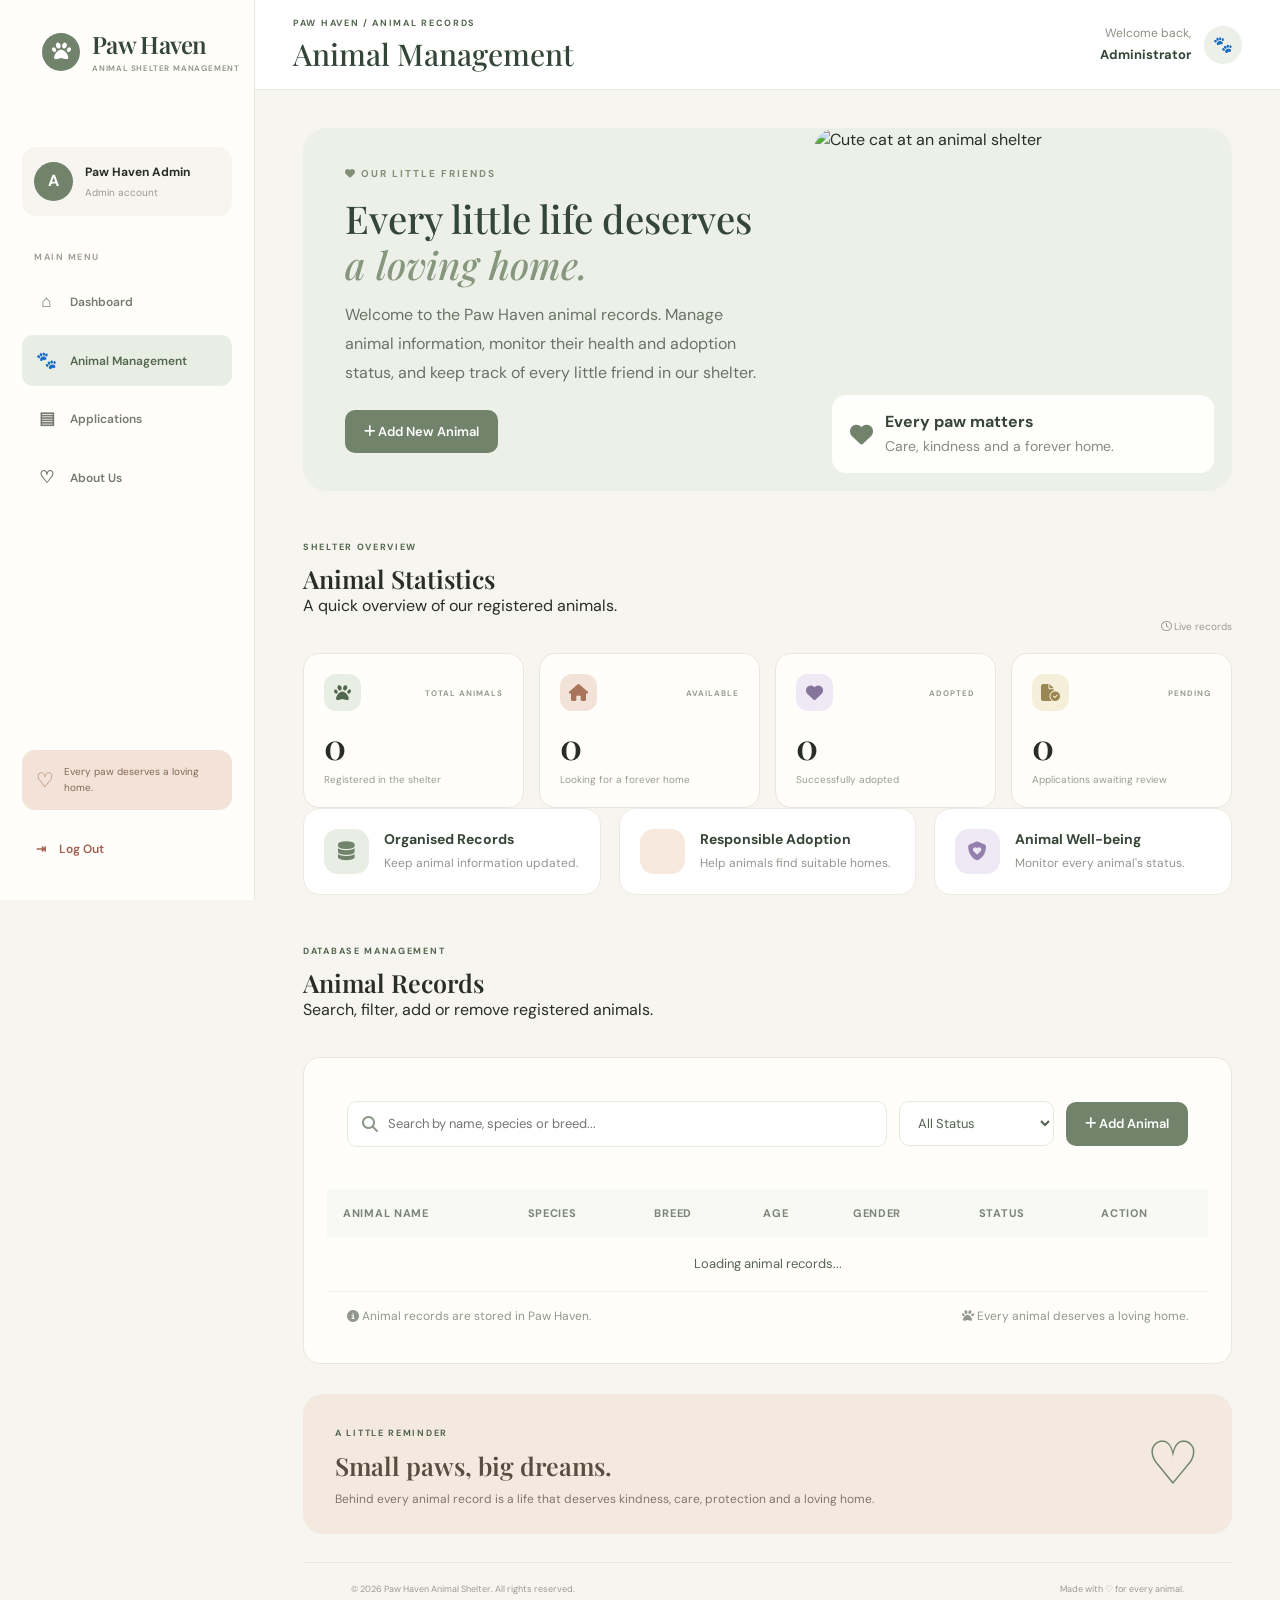
==== animals.html @ cba60c3c "Add files via upload" ====
<!DOCTYPE html>
<html lang="en">

<head>
    <meta charset="UTF-8">
    <meta name="viewport" content="width=device-width, initial-scale=1.0">

    <title>Animal Management | Paw Haven</title>

    <!-- Google Fonts -->
    <link rel="preconnect" href="https://fonts.googleapis.com">
    <link rel="preconnect" href="https://fonts.gstatic.com" crossorigin>
    <link href="https://fonts.googleapis.com/css2?family=DM+Sans:wght@400;500;600;700&family=Playfair+Display:wght@500;600;700&display=swap" rel="stylesheet">

    <!-- Bootstrap -->
    <link href="https://cdn.jsdelivr.net/npm/bootstrap@5.3.3/dist/css/bootstrap.min.css" rel="stylesheet">

    <!-- Font Awesome -->
    <link rel="stylesheet" href="https://cdnjs.cloudflare.com/ajax/libs/font-awesome/6.5.2/css/all.min.css">

    <!-- Main CSS -->
    <link rel="stylesheet" href="./style.css">

    <style>

        /* =========================================
           ANIMAL PAGE ADDITIONAL DESIGN
        ========================================= */

        .ph-animal-intro {
            margin-bottom: 28px;
        }

        .ph-animal-intro p {
            max-width: 650px;
            line-height: 1.8;
        }

        .ph-animal-hero-image {
            position: relative;
            overflow: hidden;
            border-radius: 22px;
            min-height: 280px;
        }

        .ph-animal-hero-image img {
            width: 100%;
            height: 100%;
            min-height: 280px;
            object-fit: cover;
        }

        .ph-animal-image-label {
            position: absolute;
            bottom: 18px;
            left: 18px;
            right: 18px;
            padding: 15px 18px;
            background: rgba(255,255,255,0.92);
            border-radius: 14px;
            display: flex;
            align-items: center;
            gap: 12px;
        }

        .ph-animal-image-label i {
            color: #71836b;
            font-size: 23px;
        }

        .ph-animal-image-label strong {
            display: block;
            color: #384438;
        }

        .ph-animal-image-label small {
            color: #858b82;
        }


        /* STATISTICS */

        .ph-animal-stat {
            transition: transform 0.25s ease, box-shadow 0.25s ease;
        }

        .ph-animal-stat:hover {
            transform: translateY(-5px);
            box-shadow: 0 12px 28px rgba(48, 60, 43, 0.09);
        }

        .ph-animal-stat h3 {
            font-size: 32px;
            font-weight: 700;
            margin: 14px 0 5px;
            color: #344334;
        }


        /* EXTRA INFORMATION PANEL */

        .ph-animal-info-grid {
            display: grid;
            grid-template-columns: repeat(3, 1fr);
            gap: 18px;
            margin-bottom: 28px;
        }

        .ph-animal-info-card {
            background: #fff;
            border: 1px solid #eeeae3;
            border-radius: 17px;
            padding: 20px;
            display: flex;
            align-items: center;
            gap: 15px;
        }

        .ph-animal-info-icon {
            width: 45px;
            height: 45px;
            border-radius: 14px;
            display: flex;
            align-items: center;
            justify-content: center;
            font-size: 19px;
            flex-shrink: 0;
        }

        .ph-animal-info-icon.sage {
            background: #e9eee5;
            color: #71836b;
        }

        .ph-animal-info-icon.peach {
            background: #f8e9df;
            color: #c58d70;
        }

        .ph-animal-info-icon.lilac {
            background: #eee9f5;
            color: #9380ac;
        }

        .ph-animal-info-card strong {
            display: block;
            font-size: 14px;
            color: #394439;
        }

        .ph-animal-info-card small {
            color: #92978e;
            font-size: 12px;
        }


        /* TOOLBAR */

        .ph-record-toolbar {
            display: flex;
            align-items: center;
            gap: 12px;
            flex-wrap: wrap;
            padding: 20px;
        }

        .ph-search-box {
            flex: 1;
            min-width: 220px;
            display: flex;
            align-items: center;
            gap: 10px;
            border: 1px solid #e9e8e1;
            border-radius: 10px;
            padding: 0 14px;
            background: #fff;
        }

        .ph-search-box i {
            color: #8b9787;
        }

        .ph-search-box input {
            width: 100%;
            border: none;
            outline: none;
            padding: 12px 0;
            background: transparent;
            font-family: inherit;
            font-size: 13px;
        }

        .ph-filter-select {
            border: 1px solid #e9e8e1;
            border-radius: 10px;
            padding: 12px 14px;
            color: #536052;
            background: #fff;
            min-width: 155px;
            font-size: 13px;
            outline: none;
        }

        .ph-record-toolbar .ph-primary-button {
            border: none;
            white-space: nowrap;
        }


        /* TABLE */

        .ph-table-wrapper {
            width: 100%;
            overflow-x: auto;
        }

        .ph-animal-table {
            width: 100%;
            min-width: 750px;
            border-collapse: collapse;
        }

        .ph-animal-table th {
            background: #f8f8f4;
            color: #7c8578;
            font-size: 11px;
            font-weight: 700;
            letter-spacing: 0.7px;
            text-transform: uppercase;
            padding: 16px;
            white-space: nowrap;
        }

        .ph-animal-table td {
            padding: 17px 16px;
            border-bottom: 1px solid #f0eee8;
            font-size: 13px;
            color: #596257;
            vertical-align: middle;
        }

        .ph-animal-table tbody tr {
            transition: background 0.2s ease;
        }

        .ph-animal-table tbody tr:hover {
            background: #fbfcf9;
        }

        .ph-animal-name {
            display: flex;
            align-items: center;
            gap: 11px;
            font-weight: 700;
            color: #3e493c;
        }

        .ph-animal-avatar {
            width: 37px;
            height: 37px;
            border-radius: 12px;
            background: #edf1e9;
            display: flex;
            align-items: center;
            justify-content: center;
            color: #71836b;
            font-size: 16px;
        }

        .ph-status {
            display: inline-flex;
            align-items: center;
            gap: 6px;
            padding: 6px 11px;
            border-radius: 30px;
            font-size: 11px;
            font-weight: 700;
            white-space: nowrap;
        }

        .ph-status.available {
            background: #e8f1e6;
            color: #5d8058;
        }

        .ph-status.adopted {
            background: #f4e8df;
            color: #b77c5c;
        }

        .ph-status.care {
            background: #eee9f5;
            color: #8976a5;
        }

        .ph-delete-btn {
            border: 1px solid #f0d9d5;
            color: #c77b70;
            background: #fff;
            width: 34px;
            height: 34px;
            border-radius: 9px;
            transition: 0.2s;
        }

        .ph-delete-btn:hover {
            background: #c77b70;
            color: #fff;
        }

        .ph-table-footer {
            padding: 15px 20px;
            display: flex;
            justify-content: space-between;
            gap: 10px;
            flex-wrap: wrap;
            color: #92978e;
            font-size: 12px;
        }


        /* MODAL */

        .ph-modal {
            display: none;
            position: fixed;
            inset: 0;
            z-index: 9999;
            background: rgba(31, 39, 30, 0.55);
            padding: 20px;
            align-items: center;
            justify-content: center;
            overflow-y: auto;
        }

        .ph-modal.show {
            display: flex;
        }

        .ph-modal-card {
            width: 100%;
            max-width: 650px;
            background: #fff;
            border-radius: 20px;
            padding: 30px;
            box-shadow: 0 20px 60px rgba(0,0,0,0.15);
            animation: phModalAppear 0.25s ease;
        }

        @keyframes phModalAppear {
            from {
                opacity: 0;
                transform: translateY(15px);
            }

            to {
                opacity: 1;
                transform: translateY(0);
            }
        }

        .ph-modal-header {
            display: flex;
            justify-content: space-between;
            align-items: flex-start;
            margin-bottom: 25px;
        }

        .ph-modal-header h2 {
            font-family: "Playfair Display", serif;
            color: #3e493c;
            margin: 7px 0;
            font-size: 26px;
        }

        .ph-modal-header p {
            font-size: 13px;
            color: #92978e;
            margin: 0;
        }

        .ph-modal-close {
            border: none;
            background: #f3f3ef;
            width: 36px;
            height: 36px;
            border-radius: 50%;
            font-size: 24px;
            color: #64705f;
            line-height: 1;
        }

        .ph-form-grid {
            display: grid;
            grid-template-columns: 1fr 1fr;
            gap: 18px;
        }

        .ph-form-group {
            display: flex;
            flex-direction: column;
            gap: 8px;
        }

        .ph-form-group label {
            color: #536052;
            font-size: 12px;
            font-weight: 700;
        }

        .ph-form-group input,
        .ph-form-group select {
            width: 100%;
            padding: 12px;
            border: 1px solid #e7e8e1;
            border-radius: 9px;
            outline: none;
            font-family: inherit;
            font-size: 13px;
            color: #536052;
            background: #fff;
        }

        .ph-form-group input:focus,
        .ph-form-group select:focus {
            border-color: #8b9b81;
            box-shadow: 0 0 0 3px rgba(113,131,107,0.1);
        }

        .ph-modal-actions {
            display: flex;
            justify-content: flex-end;
            gap: 12px;
            margin-top: 28px;
            padding-top: 20px;
            border-top: 1px solid #efeee9;
        }

        .ph-secondary-button {
            border: 1px solid #e4e5df;
            background: #fff;
            color: #6e776b;
            border-radius: 9px;
            padding: 11px 20px;
            font-size: 13px;
            font-weight: 600;
        }

        .ph-modal-actions .ph-primary-button {
            border: none;
        }


        /* BOTTOM BANNER */

        .ph-animal-reminder {
            margin-top: 30px;
        }


        /* RESPONSIVE */

        @media (max-width: 900px) {

            .ph-animal-info-grid {
                grid-template-columns: 1fr 1fr;
            }

        }

        @media (max-width: 600px) {

            .ph-animal-info-grid {
                grid-template-columns: 1fr;
            }

            .ph-form-grid {
                grid-template-columns: 1fr;
            }

            .ph-modal-card {
                padding: 22px;
            }

            .ph-record-toolbar {
                padding: 15px;
            }

            .ph-filter-select {
                width: 100%;
            }

            .ph-record-toolbar .ph-primary-button {
                width: 100%;
            }

            .ph-modal-actions {
                flex-direction: column-reverse;
            }

            .ph-modal-actions button {
                width: 100%;
            }

        }

    </style>

</head>


<body class="app-page">

<div class="ph-layout">

    <!-- =====================================
         SIDEBAR
    ====================================== -->

    <aside class="ph-sidebar" id="sidebar">

        <div class="ph-brand">

            <div class="ph-brand-icon">
                <i class="fa-solid fa-paw"></i>
            </div>

            <div>
                <h2>Paw Haven</h2>
                <span>ANIMAL SHELTER MANAGEMENT</span>
            </div>

        </div>


        <div class="ph-profile">

            <div class="ph-avatar" id="adminAvatar">A</div>

            <div>
                <strong id="adminName">Paw Haven Admin</strong>
                <small>Admin account</small>
            </div>

        </div>


        <p class="ph-nav-label">MAIN MENU</p>


        <nav class="ph-navigation">

            <a href="dashboard.html">
                <span class="ph-nav-icon">⌂</span>
                <span>Dashboard</span>
            </a>

            <a href="animals.html" class="active">
                <span class="ph-nav-icon">🐾</span>
                <span>Animal Management</span>
            </a>

            <a href="applications.html">
                <span class="ph-nav-icon">▤</span>
                <span>Applications</span>
            </a>

            <a href="about.html">
                <span class="ph-nav-icon">♡</span>
                <span>About Us</span>
            </a>

        </nav>


        <div class="ph-sidebar-bottom">

            <div class="ph-sidebar-note">
                <span>♡</span>
                <p>Every paw deserves a loving home.</p>
            </div>

            <a href="#" id="logoutLink" class="ph-logout">
                <span>⇥</span>
                Log Out
            </a>

        </div>

    </aside>


    <!-- =====================================
         MAIN CONTENT
    ====================================== -->

    <main class="ph-main">


        <!-- TOPBAR -->

        <header class="ph-topbar">

            <div class="ph-topbar-left">

                <button class="ph-menu-btn" id="mobileMenuBtn" type="button">
                    ☰
                </button>

                <div>
                    <span class="ph-eyebrow">PAW HAVEN / ANIMAL RECORDS</span>
                    <h1>Animal Management</h1>
                </div>

            </div>


            <div class="ph-topbar-right">

                <div class="ph-topbar-admin">
                    <span>Welcome back,</span>
                    <strong id="adminTopbarName">Administrator</strong>
                </div>

                <div class="ph-topbar-avatar">🐾</div>

            </div>

        </header>


        <!-- PAGE CONTENT -->

        <div class="ph-content">


            <!-- =====================================
                 HERO SECTION
            ====================================== -->

            <section class="ph-page-hero">

                <div class="ph-page-hero-copy">

                    <span class="ph-small-tag">
                        <i class="fa-solid fa-heart"></i>
                        OUR LITTLE FRIENDS
                    </span>

                    <h2>
                        Every little life deserves
                        <em>a loving home.</em>
                    </h2>

                    <p>
                        Welcome to the Paw Haven animal records.
                        Manage animal information, monitor their health
                        and adoption status, and keep track of every
                        little friend in our shelter.
                    </p>

                    <button
                        class="ph-primary-button"
                        type="button"
                        onclick="openAnimalModal()">

                        <i class="fa-solid fa-plus"></i>
                        Add New Animal

                    </button>

                </div>


                <div class="ph-page-hero-image ph-animal-hero-image">

                    <img
                        src="https://images.unsplash.com/photo-1543852786-1cf6624b9987?w=1000"
                        alt="Cute cat at an animal shelter">

                    <div class="ph-animal-image-label">

                        <i class="fa-solid fa-heart"></i>

                        <div>
                            <strong>Every paw matters</strong>
                            <small>Care, kindness and a forever home.</small>
                        </div>

                    </div>

                </div>

            </section>



            <!-- =====================================
                 STATISTICS
            ====================================== -->

            <section class="ph-section">

                <div class="ph-section-heading">

                    <div>
                        <span class="ph-eyebrow">SHELTER OVERVIEW</span>
                        <h2>Animal Statistics</h2>
                        <p>A quick overview of our registered animals.</p>
                    </div>

                    <span class="ph-updated">
                        <i class="fa-regular fa-clock"></i>
                        Live records
                    </span>

                </div>


                <div class="ph-stats-grid">


                    <!-- TOTAL ANIMALS -->

                    <div class="ph-stat-card ph-animal-stat">

                        <div class="ph-stat-top">

                            <span class="ph-stat-icon sage-icon">
                                <i class="fa-solid fa-paw"></i>
                            </span>

                            <span class="ph-stat-caption">
                                TOTAL ANIMALS
                            </span>

                        </div>

                        <strong id="totalAnimals">0</strong>

                        <p>Registered in the shelter</p>

                    </div>



                    <!-- AVAILABLE -->

                    <div class="ph-stat-card ph-animal-stat">

                        <div class="ph-stat-top">

                            <span class="ph-stat-icon peach-icon">
                                <i class="fa-solid fa-house"></i>
                            </span>

                            <span class="ph-stat-caption">
                                AVAILABLE
                            </span>

                        </div>

                        <strong id="availableAnimals">0</strong>

                        <p>Looking for a forever home</p>

                    </div>



                    <!-- ADOPTED -->

                    <div class="ph-stat-card ph-animal-stat">

                        <div class="ph-stat-top">

                            <span class="ph-stat-icon lilac-icon">
                                <i class="fa-solid fa-heart"></i>
                            </span>

                            <span class="ph-stat-caption">
                                ADOPTED
                            </span>

                        </div>

                        <strong id="adoptedAnimals">0</strong>

                        <p>Successfully adopted</p>

                    </div>



                    <!-- PENDING APPLICATIONS -->

                    <div class="ph-stat-card ph-animal-stat">

                        <div class="ph-stat-top">

                            <span class="ph-stat-icon yellow-icon">
                                <i class="fa-solid fa-file-circle-check"></i>
                            </span>

                            <span class="ph-stat-caption">
                                PENDING
                            </span>

                        </div>

                        <strong id="pendingApplications">0</strong>

                        <p>Applications awaiting review</p>

                    </div>


                </div>

            </section>



            <!-- =====================================
                 ADDITIONAL INFORMATION CARDS
            ====================================== -->

            <section class="ph-animal-info-grid">

                <div class="ph-animal-info-card">

                    <div class="ph-animal-info-icon sage">
                        <i class="fa-solid fa-database"></i>
                    </div>

                    <div>
                        <strong>Organised Records</strong>
                        <small>Keep animal information updated.</small>
                    </div>

                </div>


                <div class="ph-animal-info-card">

                    <div class="ph-animal-info-icon peach">
                        <i class="fa-solid fa-house-heart"></i>
                    </div>

                    <div>
                        <strong>Responsible Adoption</strong>
                        <small>Help animals find suitable homes.</small>
                    </div>

                </div>


                <div class="ph-animal-info-card">

                    <div class="ph-animal-info-icon lilac">
                        <i class="fa-solid fa-shield-heart"></i>
                    </div>

                    <div>
                        <strong>Animal Well-being</strong>
                        <small>Monitor every animal's status.</small>
                    </div>

                </div>

            </section>



            <!-- =====================================
                 ANIMAL RECORDS
            ====================================== -->

            <section class="ph-section">

                <div class="ph-section-heading">

                    <div>
                        <span class="ph-eyebrow">DATABASE MANAGEMENT</span>
                        <h2>Animal Records</h2>
                        <p>
                            Search, filter, add or remove registered animals.
                        </p>
                    </div>

                </div>


                <div class="ph-panel">


                    <!-- SEARCH AND FILTER -->

                    <div class="ph-record-toolbar">

                        <div class="ph-search-box">

                            <i class="fa-solid fa-magnifying-glass"></i>

                            <input
                                type="text"
                                id="animalSearch"
                                placeholder="Search by name, species or breed...">

                        </div>


                        <select
                            id="animalFilter"
                            class="ph-filter-select">

                            <option value="All">All Status</option>
                            <option value="Available">Available</option>
                            <option value="Adopted">Adopted</option>
                            <option value="Under Care">Under Care</option>

                        </select>


                        <button
                            class="ph-primary-button ph-add-button"
                            type="button"
                            onclick="openAnimalModal()">

                            <i class="fa-solid fa-plus"></i>
                            Add Animal

                        </button>

                    </div>



                    <!-- TABLE -->

                    <div class="ph-table-wrapper">

                        <table class="ph-animal-table">

                            <thead>

                                <tr>
                                    <th>ANIMAL NAME</th>
                                    <th>SPECIES</th>
                                    <th>BREED</th>
                                    <th>AGE</th>
                                    <th>GENDER</th>
                                    <th>STATUS</th>
                                    <th>ACTION</th>
                                </tr>

                            </thead>

<tbody id="animalTableBody">
    <tr>
        <td colspan="7" class="text-center">
            Loading animal records...
        </td>
    </tr>
</tbody>
                        </table>

                    </div>



                    <!-- TABLE FOOTER -->

                    <div class="ph-table-footer">

                        <span>
                            <i class="fa-solid fa-circle-info"></i>
                            Animal records are stored in Paw Haven.
                        </span>

                        <span>
                            <i class="fa-solid fa-paw"></i>
                            Every animal deserves a loving home.
                        </span>

                    </div>

                </div>

            </section>



            <!-- =====================================
                 RESPONSIBLE CARE REMINDER
            ====================================== -->

            <section class="ph-bottom-banner ph-animal-reminder">

                <div>

                    <span class="ph-eyebrow">
                        A LITTLE REMINDER
                    </span>

                    <h2>
                        Small paws, big dreams.
                    </h2>

                    <p>
                        Behind every animal record is a life that deserves
                        kindness, care, protection and a loving home.
                    </p>

                </div>

                <span class="ph-banner-heart">♡</span>

            </section>



            <!-- FOOTER -->

            <footer class="ph-footer">

                <span>
                    © <span id="currentYear"></span>
                    Paw Haven Animal Shelter.
                    All rights reserved.
                </span>

                <span>
                    Made with ♡ for every animal.
                </span>

            </footer>


        </div>

    </main>

</div>



<!-- =====================================
     ADD ANIMAL MODAL
====================================== -->

<div class="ph-modal" id="addAnimalModal">

    <div class="ph-modal-card">


        <!-- MODAL HEADER -->

        <div class="ph-modal-header">

            <div>

                <span class="ph-eyebrow">
                    ANIMAL DATABASE
                </span>

                <h2>Add New Animal</h2>

                <p>
                    Enter the information of the new shelter animal.
                </p>

            </div>


            <button
                type="button"
                class="ph-modal-close"
                onclick="closeAnimalModal()"
                aria-label="Close modal">

                ×

            </button>

        </div>



        <!-- ANIMAL FORM -->

        <form id="addAnimalForm">

            <div class="ph-form-grid">


                <div class="ph-form-group">

                    <label for="animalName">
                        Animal Name
                    </label>

                    <input
                        type="text"
                        id="animalName"
                        placeholder="e.g. Milo"
                        required>

                </div>



                <div class="ph-form-group">

                    <label for="animalSpecies">
                        Species
                    </label>

                    <select id="animalSpecies" required>

                        <option value="">Select species</option>
                        <option value="Cat">Cat</option>
                        <option value="Dog">Dog</option>
                        <option value="Rabbit">Rabbit</option>
                        <option value="Bird">Bird</option>
                        <option value="Other">Other</option>

                    </select>

                </div>



                <div class="ph-form-group">

                    <label for="animalBreed">
                        Breed
                    </label>

                    <input
                        type="text"
                        id="animalBreed"
                        placeholder="e.g. Persian"
                        required>

                </div>



                <div class="ph-form-group">

                    <label for="animalAge">
                        Age
                    </label>

                    <input
                        type="text"
                        id="animalAge"
                        placeholder="e.g. 2 years"
                        required>

                </div>



                <div class="ph-form-group">

                    <label for="animalGender">
                        Gender
                    </label>

                    <select id="animalGender" required>

                        <option value="">Select gender</option>
                        <option value="Male">Male</option>
                        <option value="Female">Female</option>

                    </select>

                </div>



                <div class="ph-form-group">

                    <label for="animalStatus">
                        Adoption Status
                    </label>

                    <select id="animalStatus" required>

                        <option value="">Select status</option>
                        <option value="Available">Available</option>
                        <option value="Adopted">Adopted</option>
                        <option value="Under Care">Under Care</option>

                    </select>

                </div>


            </div>



            <!-- MODAL BUTTONS -->

            <div class="ph-modal-actions">

                <button
                    type="button"
                    class="ph-secondary-button"
                    onclick="closeAnimalModal()">

                    Cancel

                </button>


                <button
                    type="submit"
                    class="ph-primary-button">

                    <i class="fa-solid fa-floppy-disk"></i>
                    Save Animal

                </button>

            </div>

        </form>

    </div>

</div>



<!-- =====================================
     JAVASCRIPT
====================================== -->

<script src="js/script.js"></script>


<script>

    /* OPEN ADD ANIMAL MODAL */

    function openAnimalModal() {

        const modal = document.getElementById("addAnimalModal");

        if (modal) {

            modal.classList.add("show");

            document.body.style.overflow = "hidden";

            document.getElementById("animalName").focus();

        }

    }


    /* CLOSE ADD ANIMAL MODAL */

    function closeAnimalModal() {

        const modal = document.getElementById("addAnimalModal");

        if (modal) {

            modal.classList.remove("show");

            document.body.style.overflow = "";

        }

    }


    /* CLOSE MODAL WHEN CLICKING OUTSIDE */

    document.getElementById("addAnimalModal").addEventListener(
        "click",
        function(event) {

            if (event.target === this) {

                closeAnimalModal();

            }

        }
    );


    /* CLOSE MODAL USING ESCAPE KEY */

    document.addEventListener("keydown", function(event) {

        if (event.key === "Escape") {

            closeAnimalModal();

        }

    });


    /* CLOSE MODAL AFTER SUCCESSFUL ANIMAL SUBMISSION */

    document.getElementById("addAnimalForm").addEventListener(
        "submit",
        function() {

            setTimeout(function() {

                const nameField = document.getElementById("animalName");

                // If the form was reset, the animal was successfully added.
                if (nameField && nameField.value === "") {

                    closeAnimalModal();

                }

            }, 100);

        }
    );


    /* CURRENT YEAR */

    document.getElementById("currentYear").textContent =
        new Date().getFullYear();

</script>

</body>
</html>
---- style.css ----
/* =========================================================
   PAW HAVEN - IMS566 WEBSITE
   Main stylesheet
   Design: Modern Minimalist / Sage Green / Cream
========================================================= */


/* =========================================================
   1. GLOBAL SETTINGS
========================================================= */

:root {
    --cream: #f7f5ef;
    --paper: #fffefa;

    --sage: #71836b;
    --sage-dark: #53664e;
    --sage-light: #e9eee5;

    --peach: #f3e2d7;
    --lilac: #eee9f4;
    --yellow: #f5efd9;

    --ink: #292d28;
    --muted: #85877f;

    --line: #e9e6de;

    --shadow: 0 14px 38px rgba(45, 49, 40, 0.055);

    --sans: "DM Sans", Arial, sans-serif;
    --serif: "Playfair Display", Georgia, serif;
}

* {
    box-sizing: border-box;
}

html {
    scroll-behavior: smooth;
}

body {
    margin: 0;
    font-family: var(--sans);
    color: var(--ink);
    background: var(--cream);
}

a {
    text-decoration: none;
    color: inherit;
}

img {
    max-width: 100%;
    display: block;
}

button,
input,
select,
textarea {
    font-family: inherit;
}

button {
    cursor: pointer;
}

::selection {
    background: #dce5d5;
    color: var(--ink);
}


/* =========================================================
   2. BRANDING AND TYPOGRAPHY
========================================================= */

.brand {
    font-size: 22px;
    font-weight: 700;
    letter-spacing: -1px;
    color: var(--ink);
}

.brand-mark {
    display: inline-grid;
    place-items: center;
    width: 29px;
    height: 29px;
    border-radius: 10px;
    background: var(--sage);
    color: white;
    font-size: 17px;
    margin-right: 5px;
}

.eyebrow {
    font-size: 10px;
    font-weight: 700;
    letter-spacing: 2px;
    color: var(--sage-dark);

    display: inline-flex;
    align-items: center;
    gap: 8px;
}

.eyebrow-dot {
    width: 7px;
    height: 7px;
    border-radius: 50%;
    background: var(--sage);
}


/* =========================================================
   3. PUBLIC NAVIGATION BAR
========================================================= */

.public-nav {
    background: rgba(247, 245, 239, 0.94);
    backdrop-filter: blur(14px);

    padding: 17px 0;

    border-bottom: 1px solid var(--line);
}

.public-nav .nav-link {
    font-size: 13px;
    font-weight: 600;
    color: #656960;

    transition: 0.2s;
}

.public-nav .nav-link:hover,
.public-nav .nav-link.active {
    color: var(--sage-dark);
}

.public-nav .navbar-toggler {
    border: none;
    box-shadow: none;
}


/* =========================================================
   4. BUTTON DESIGN
========================================================= */

.btn-sage {
    background: var(--sage);
    color: white;

    border: 1px solid var(--sage);

    font-weight: 600;

    transition: 0.25s ease;
}

.btn-sage:hover {
    background: var(--sage-dark);
    color: white;

    border-color: var(--sage-dark);

    transform: translateY(-2px);
}

.btn-dark {
    font-weight: 600;
}

.btn-outline-dark {
    transition: 0.25s ease;
}

.btn-outline-dark:hover {
    transform: translateY(-2px);
}


/* =========================================================
   5. HOMEPAGE HERO SECTION
========================================================= */

.public-hero {
    padding: 75px 0 85px;
}

.display-title {
    font-family: var(--serif);

    font-weight: 600;

    font-size: clamp(42px, 5.2vw, 68px);

    line-height: 1.12;

    letter-spacing: -1.8px;
}

.display-title em,
.section-title em,
.page-heading h1 em,
.about-copy h2 em,
.auth-visual-copy h1 em {
    color: var(--sage);
    font-style: italic;
}

.lead-copy {
    max-width: 500px;

    color: #74776e;

    font-size: 15px;

    line-height: 1.9;
}


/* HERO IMAGE */

.hero-photo-wrap {
    position: relative;

    max-width: 510px;

    margin-left: auto;

    padding: 0 22px 22px 0;
}

.hero-photo {
    width: 100%;

    height: 520px;

    object-fit: cover;

    border-radius: 260px 260px 28px 28px;
}

.hero-photo-wrap::after {
    content: "";

    position: absolute;

    z-index: -1;

    right: 0;
    bottom: 0;

    width: 78%;
    height: 80%;

    border: 1px solid #c9d1c1;

    border-radius: 260px 260px 28px 28px;
}


/* HERO IMAGE LABEL */

.photo-note {
    position: absolute;

    left: -20px;
    bottom: 50px;

    background: var(--paper);

    box-shadow: var(--shadow);

    border-radius: 18px;

    padding: 14px 18px;

    display: flex;

    gap: 12px;

    align-items: center;
}

.note-heart {
    font-size: 25px;
    color: var(--sage);
}

.photo-note strong,
.photo-note small {
    display: block;
}

.photo-note strong {
    font-size: 12px;
}

.photo-note small {
    font-size: 10px;
    color: var(--muted);

    margin-top: 3px;
}


/* HERO STICKER */

.photo-sticker {
    position: absolute;

    right: 0;
    top: 35px;

    background: var(--sage);
    color: white;

    border-radius: 50%;

    width: 86px;
    height: 86px;

    display: grid;
    place-content: center;

    text-align: center;

    font-size: 10px;
    font-weight: 700;

    letter-spacing: 1px;

    transform: rotate(10deg);
}


/* HERO PROOF */

.hero-proof {
    display: flex;

    gap: 13px;

    align-items: center;
}

.proof-avatars {
    display: flex;
}

.proof-avatars span {
    display: grid;

    place-items: center;

    width: 34px;
    height: 34px;

    background: white;

    border: 2px solid var(--cream);

    border-radius: 50%;

    margin-right: -8px;
}

.hero-proof strong,
.hero-proof small {
    display: block;

    font-size: 11px;
}

.hero-proof small {
    color: var(--muted);

    margin-top: 3px;
}


/* =========================================================
   6. TRUST SECTION
========================================================= */

.trust-strip {
    padding: 22px 0;

    background: #eeeee6;

    border-top: 1px solid var(--line);
    border-bottom: 1px solid var(--line);
}

.trust-strip .col-4 {
    display: flex;

    justify-content: center;

    gap: 12px;

    align-items: center;
}

.trust-strip strong {
    color: var(--sage);

    font-family: var(--serif);

    font-size: 20px;
}

.trust-strip span {
    font-size: 11px;

    color: #666a61;
}


/* =========================================================
   7. HOMEPAGE CONTENT SECTIONS
========================================================= */

.section-pad {
    padding: 90px 0;
}

.section-heading {
    max-width: 610px;
}

.section-title {
    font-family: var(--serif);

    font-weight: 600;

    font-size: clamp(32px, 4vw, 47px);

    line-height: 1.2;

    letter-spacing: -0.8px;
}

.section-heading p {
    color: var(--muted);

    font-size: 14px;

    line-height: 1.9;

    margin-top: 15px;
}


/* MISSION CARDS */

.mission-card {
    height: 100%;

    background: var(--paper);

    border: 1px solid var(--line);

    padding: 30px;

    border-radius: 18px;

    transition: 0.25s ease;
}

.mission-card:hover {
    transform: translateY(-4px);

    box-shadow: var(--shadow);
}

.mission-icon {
    width: 44px;
    height: 44px;

    display: grid;

    place-items: center;

    border-radius: 14px;

    background: var(--sage-light);

    color: var(--sage-dark);

    font-size: 22px;

    margin-bottom: 22px;
}

.mission-card h3 {
    font-family: var(--serif);

    font-weight: 600;

    font-size: 22px;
}

.mission-card p {
    font-size: 13px;

    color: var(--muted);

    line-height: 1.8;

    margin: 0;
}


/* ADOPTION FEATURE */

.adopt-feature {
    background: #eeeee6;
}

.feature-photo {
    width: 100%;

    height: 390px;

    object-fit: cover;

    border-radius: 230px 230px 22px 22px;
}


/* =========================================================
   8. FOOTER
========================================================= */

.public-footer {
    padding: 42px 0;

    background: #292d28;

    color: #eae9e1;
}

.footer-brand {
    color: white;
}

.public-footer p,
.public-footer small {
    font-size: 12px;

    color: #b8b9af;
}

.public-footer strong {
    font-size: 13px;
}


/* =========================================================
   9. LOGIN AND REGISTRATION PAGES
========================================================= */

.auth-page {
    min-height: 100vh;

    background: var(--paper);
}

.auth-back {
    position: fixed;

    top: 24px;
    left: 30px;

    z-index: 5;

    font-size: 12px;

    color: #6c7068;

    font-weight: 600;
}


/* AUTHENTICATION LAYOUT */

.auth-layout {
    min-height: 100vh;

    display: grid;

    grid-template-columns: 1fr 1fr;
}


/* LEFT IMAGE SECTION */

.auth-visual {
    position: relative;

    min-height: 100vh;

    padding: 42px 8%;

    background: #53664e;

    color: white;

    overflow: hidden;

    display: flex;

    flex-direction: column;
}

.auth-visual .brand {
    color: white;

    position: relative;

    z-index: 2;
}

.auth-visual .brand-mark {
    background: rgba(255, 255, 255, 0.18);
}


/* AUTH TEXT */

.auth-visual-copy {
    position: relative;

    z-index: 2;

    margin: auto 0 48px;

    max-width: 440px;
}

.auth-visual-copy h1 {
    font-family: var(--serif);

    font-weight: 600;

    font-size: clamp(42px, 5vw, 65px);

    line-height: 1.1;

    margin: 18px 0;
}

.auth-visual-copy h1 em {
    color: #d8e1d1;
}

.auth-visual-copy p {
    font-size: 14px;

    line-height: 1.9;

    color: #e0e5dc;

    max-width: 370px;
}


/* AUTH IMAGE */

.auth-visual > img {
    position: absolute;

    right: 7%;
    bottom: -15px;

    width: 65%;
    height: 37%;

    object-fit: cover;

    object-position: center 35%;

    border-radius: 220px 220px 0 0;

    opacity: 0.9;
}


/* RIGHT FORM SECTION */

.auth-form-side {
    display: grid;

    place-items: center;

    padding: 75px 30px 40px;
}

.auth-card {
    width: min(100%, 430px);
}


/* AUTH TABS */

.auth-tabs {
    display: flex;

    padding: 5px;

    background: #f0efe9;

    border-radius: 30px;

    margin-bottom: 42px;
}

.auth-tabs a {
    flex: 1;

    text-align: center;

    padding: 11px;

    border-radius: 25px;

    font-size: 12px;

    font-weight: 700;

    color: #85877f;
}

.auth-tabs a.active {
    background: white;

    color: var(--ink);

    box-shadow: 0 2px 8px rgba(0, 0, 0, 0.05);
}


/* AUTH HEADINGS */

.auth-card h2 {
    font-family: var(--serif);

    font-weight: 600;

    font-size: 32px;
}


/* AUTH INPUTS */

.auth-card .form-label {
    font-size: 12px;

    font-weight: 700;
}

.auth-card .form-control {
    border: 1px solid var(--line);

    border-radius: 11px;

    padding: 12px 14px;

    font-size: 13px;

    background: white;
}

.auth-card .form-control:focus,
.form-control:focus,
.form-select:focus {
    border-color: var(--sage);

    box-shadow: 0 0 0 3px rgba(113, 131, 107, 0.13);
}


/* AUTH FEEDBACK */

.form-feedback {
    font-size: 12px;

    min-height: 18px;

    margin-top: 10px;
}

.form-feedback.error {
    color: #b34f45;
}

.form-feedback.success {
    color: var(--sage-dark);
}


/* DEMO LOGIN BOX */

.demo-box {
    padding: 15px 17px;

    border: 1px dashed #d9d8ce;

    border-radius: 13px;

    background: #faf9f4;

    font-size: 11px;

    color: #77796f;
}

.demo-box strong {
    font-size: 12px;

    color: var(--ink);
}

.demo-box code {
    color: var(--sage-dark);

    font-weight: 700;
}


/* AUTH FOOTER */

.auth-switch {
    font-size: 12px;

    color: var(--muted);

    text-align: center;
}

.auth-switch a {
    color: var(--sage-dark);

    font-weight: 700;
}


/* =========================================================
   10. DASHBOARD SIDEBAR
========================================================= */

.app-page {
    background: #f7f7f3;
}

.app-shell {
    min-height: 100vh;
}


/* SIDEBAR */

.sidebar {
    position: fixed;

    inset: 0 auto 0 0;

    width: 248px;

    background: #fffefa;

    border-right: 1px solid var(--line);

    padding: 27px 19px;

    display: flex;

    flex-direction: column;

    z-index: 20;
}

.sidebar-brand {
    padding: 0 10px 34px;
}

.workspace-label {
    font-size: 9px;

    font-weight: 700;

    letter-spacing: 1.5px;

    color: #a2a399;

    padding: 0 12px 13px;
}


/* SIDEBAR NAVIGATION */

.side-nav {
    display: grid;

    gap: 6px;
}

.side-nav a {
    padding: 12px 13px;

    border-radius: 10px;

    color: #777a71;

    font-size: 12px;

    font-weight: 600;

    display: flex;

    align-items: center;

    gap: 13px;

    transition: 0.2s;
}

.side-nav a span {
    font-size: 18px;

    width: 20px;

    text-align: center;
}

.side-nav a:hover,
.side-nav a.active {
    background: #edf1e9;

    color: var(--sage-dark);
}


/* SIDEBAR BOTTOM */

.sidebar-bottom {
    margin-top: auto;
}


/* HELP CARD */

.help-card {
    padding: 17px;

    border-radius: 13px;

    background: #f1f2eb;

    margin-bottom: 17px;
}

.help-card > span {
    font-size: 9px;

    font-weight: 700;

    letter-spacing: 1.3px;

    color: var(--sage-dark);
}

.help-card p {
    font-family: var(--serif);

    font-weight: 500;

    font-size: 14px;

    line-height: 1.5;

    margin: 9px 0;

    color: #4e5549;
}

.help-card a {
    font-size: 10px;

    font-weight: 700;

    color: var(--sage-dark);
}


/* LOGOUT */

.logout-link {
    display: block;

    padding: 12px;

    color: #777a71;

    font-size: 12px;

    font-weight: 600;

    border-top: 1px solid var(--line);
}

.logout-link span {
    margin-right: 10px;
}


/* =========================================================
   11. MAIN DASHBOARD AREA
========================================================= */

.main-area {
    margin-left: 248px;

    min-height: 100vh;

    display: flex;

    flex-direction: column;
}


/* TOPBAR */

.topbar {
    height: 76px;

    background: rgba(255, 254, 250, 0.88);

    border-bottom: 1px solid var(--line);

    display: flex;

    align-items: center;

    justify-content: space-between;

    padding: 0 38px;

    position: sticky;

    top: 0;

    z-index: 10;

    backdrop-filter: blur(10px);
}


/* BREADCRUMB */

.breadcrumb-label {
    font-size: 11px;

    font-weight: 600;

    color: #777a71;
}

.breadcrumb-label span {
    color: #c1c2b9;

    padding: 0 8px;
}


/* TOPBAR RIGHT */

.topbar-right {
    display: flex;

    align-items: center;

    gap: 22px;
}


/* STATUS PILL */

.status-pill {
    font-size: 10px;

    color: #687760;

    background: #edf1e9;

    padding: 8px 12px;

    border-radius: 30px;

    font-weight: 700;
}

.status-pill i {
    display: inline-block;

    width: 6px;
    height: 6px;

    background: #7d9a70;

    border-radius: 50%;

    margin-right: 6px;
}


/* USER PROFILE */

.user-chip {
    display: flex;

    align-items: center;

    gap: 10px;
}

.user-avatar {
    width: 34px;
    height: 34px;

    display: grid;

    place-items: center;

    border-radius: 50%;

    background: #e7ecdf;

    color: var(--sage-dark);

    font-size: 11px;

    font-weight: 700;
}

.user-chip strong,
.user-chip small {
    display: block;
}

.user-chip strong {
    font-size: 11px;
}

.user-chip small {
    font-size: 9px;

    color: var(--muted);

    margin-top: 2px;
}


/* MOBILE MENU BUTTON */

.mobile-menu {
    display: none;

    border: 0;

    background: none;

    font-size: 20px;
}


/* =========================================================
   12. DASHBOARD PAGE CONTENT
========================================================= */

.page-content {
    padding: 34px 38px 50px;

    flex: 1;

    max-width: 1600px;

    width: 100%;

    margin: 0 auto;
}


/* PAGE HEADING */

.page-heading {
    display: flex;

    align-items: flex-end;

    justify-content: space-between;

    gap: 20px;

    margin-bottom: 27px;
}

.page-heading h1 {
    font-family: var(--serif);

    font-weight: 600;

    font-size: clamp(29px, 3vw, 39px);

    line-height: 1.2;

    margin: 9px 0;
}

.page-heading p {
    font-size: 12px;

    color: var(--muted);

    margin: 0;
}


/* =========================================================
   13. DASHBOARD STATISTICS CARDS
========================================================= */

.stats-grid {
    display: grid;

    grid-template-columns: repeat(4, minmax(0, 1fr));

    gap: 15px;
}

.stat-card {
    background: var(--paper);

    border: 1px solid var(--line);

    border-radius: 15px;

    padding: 19px 20px;

    min-width: 0;
}

.stat-top {
    display: flex;

    align-items: center;

    justify-content: space-between;

    gap: 8px;
}

.stat-top > span:first-child {
    font-size: 11px;

    color: #74776e;

    font-weight: 600;
}

.stat-icon {
    width: 33px;
    height: 33px;

    display: grid;

    place-items: center;

    border-radius: 11px;

    font-size: 17px;
}

.stat-icon.sage,
.quick-icon {
    background: var(--sage-light);

    color: var(--sage-dark);
}

.stat-icon.peach,
.quick-icon.peach {
    background: var(--peach);

    color: #a87860;
}

.stat-icon.lilac,
.quick-icon.lilac {
    background: var(--lilac);

    color: #837292;
}

.stat-icon.yellow {
    background: var(--yellow);

    color: #9b8850;
}

.stat-card > strong {
    display: block;

    font-family: var(--serif);

    font-weight: 600;

    font-size: 31px;

    margin: 12px 0 2px;
}

.stat-card > small {
    font-size: 10px;

    color: var(--muted);
}

.trend {
    color: var(--sage);

    font-weight: 700;

    margin-right: 3px;
}


/* =========================================================
   14. DASHBOARD PANELS AND CHARTS
========================================================= */

.dashboard-grid {
    display: grid;

    grid-template-columns: minmax(0, 1.55fr) minmax(280px, 1fr);

    gap: 16px;
}

.panel {
    background: var(--paper);

    border: 1px solid var(--line);

    border-radius: 15px;

    padding: 22px;

    min-width: 0;
}


/* PANEL HEADING */

.panel-heading {
    display: flex;

    align-items: flex-start;

    justify-content: space-between;

    gap: 15px;

    margin-bottom: 15px;
}

.panel-heading h2,
.toolbar h2 {
    font-family: var(--serif);

    font-weight: 600;

    font-size: 20px;

    margin: 6px 0 3px;
}

.panel-heading p,
.toolbar p {
    font-size: 10px;

    color: var(--muted);

    margin: 0;
}


/* YEAR LABEL */

.mini-tag {
    font-size: 10px;

    color: var(--sage-dark);

    font-weight: 700;

    background: var(--sage-light);

    padding: 7px 11px;

    border-radius: 30px;
}


/* CHART CONTAINERS */

.chart-panel #adoptionChart {
    min-height: 250px;
}

.status-panel #statusChart {
    min-height: 225px;
}


/* CHART LEGEND */

.legend-list {
    display: flex;

    justify-content: center;

    gap: 15px;

    font-size: 9px;

    color: var(--muted);
}

.legend-dot {
    display: inline-block;

    width: 7px;
    height: 7px;

    border-radius: 50%;

    margin-right: 5px;
}

.dot-sage {
    background: #71836b;
}

.dot-peach {
    background: #e9b99f;
}

.dot-dark {
    background: #393b35;
}


/* =========================================================
   15. TABLE DESIGN
========================================================= */

.app-table {
    font-size: 11px;

    margin: 12px 0 0;

    --bs-table-bg: transparent;
}

.app-table thead th {
    font-size: 9px;

    text-transform: uppercase;

    letter-spacing: 0.8px;

    color: #999b91;

    font-weight: 700;

    border-bottom: 1px solid var(--line);

    padding: 12px 10px;

    white-space: nowrap;
}

.app-table tbody td {
    padding: 13px 10px;

    border-bottom: 1px solid #f0eee8;

    color: #666a61;

    white-space: nowrap;
}

.app-table tbody tr:last-child td {
    border-bottom: 0;
}

.app-table td strong {
    color: #343831;

    font-size: 11px;
}


/* TEXT LINKS */

.text-link {
    font-size: 10px;

    color: var(--sage-dark);

    font-weight: 700;

    white-space: nowrap;
}


/* =========================================================
   16. STATUS BADGES
========================================================= */

.status-badge {
    display: inline-block;

    border-radius: 30px;

    padding: 6px 9px;

    font-size: 9px;

    font-weight: 700;
}

.status-badge.available,
.status-badge.approved {
    background: #e9f0e6;

    color: #58704f;
}

.status-badge.under-care,
.status-badge.pending {
    background: #f8f0d9;

    color: #927b3e;
}

.status-badge.adopted {
    background: #eeebf4;

    color: #76678b;
}

.status-badge.declined {
    background: #f7e8e3;

    color: #a26355;
}


/* =========================================================
   17. QUICK ACCESS SECTION
========================================================= */

.quick-panel {
    align-self: start;
}

.quick-link {
    display: flex;

    align-items: center;

    gap: 12px;

    padding: 14px 0;

    border-bottom: 1px solid #efede7;

    transition: 0.2s;
}

.quick-link:hover {
    padding-left: 5px;
}

.quick-link:last-child {
    border: 0;

    padding-bottom: 2px;
}

.quick-icon {
    width: 36px;
    height: 36px;

    display: grid;

    place-items: center;

    border-radius: 11px;

    font-size: 17px;

    flex: none;
}

.quick-link span:nth-child(2) {
    flex: 1;
}

.quick-link strong,
.quick-link small {
    display: block;
}

.quick-link strong {
    font-size: 11px;
}

.quick-link small {
    font-size: 9px;

    color: var(--muted);

    margin-top: 4px;
}

.quick-link > b {
    color: #9a9c92;
}


/* =========================================================
   18. APPLICATION AND ANIMAL MANAGEMENT
========================================================= */

.toolbar {
    display: flex;

    justify-content: space-between;

    align-items: center;

    gap: 20px;
}

.toolbar-controls {
    display: flex;

    gap: 9px;

    min-width: min(420px, 50%);
}

.toolbar-controls .form-control {
    min-width: 180px;
}

.toolbar-controls .form-control,
.toolbar-controls .form-select,
.status-select {
    font-size: 11px;

    border-color: var(--line);

    border-radius: 9px;
}

.toolbar-controls .form-select {
    max-width: 155px;
}


/* ANIMAL NAME AND ICON */

.animal-name-cell {
    display: flex;

    align-items: center;

    gap: 10px;
}

.animal-avatar {
    width: 32px;
    height: 32px;

    display: grid;

    place-items: center;

    background: #f0f1e9;

    border-radius: 10px;

    font-size: 17px;
}


/* DELETE BUTTON */

.table-action {
    border: 0;

    background: none;

    color: #a45e50;

    font-size: 10px;

    font-weight: 700;
}

.table-action:hover {
    text-decoration: underline;
}


/* EMPTY STATE */

.empty-state {
    text-align: center;

    color: var(--muted);

    padding: 35px;

    font-size: 12px;
}


/* =========================================================
   19. MODAL FORM DESIGN
========================================================= */

.modal-clean {
    border: 1px solid var(--line);

    border-radius: 17px;
}

.modal-clean .modal-header,
.modal-clean .modal-footer {
    border-color: var(--line);

    padding: 20px 23px;
}

.modal-clean .modal-body {
    padding: 22px 23px;
}

.modal-title {
    font-family: var(--serif);

    font-size: 24px;

    font-weight: 600;
}

.modal-clean .form-label {
    font-size: 11px;

    font-weight: 700;
}

.modal-clean .form-control,
.modal-clean .form-select {
    font-size: 12px;

    border-color: var(--line);

    border-radius: 9px;

    padding: 11px;
}


/* =========================================================
   20. ABOUT US PAGE
========================================================= */

.about-hero-panel {
    display: grid;

    grid-template-columns: 1fr 0.9fr;

    gap: 35px;

    align-items: center;

    background: #eeeee6;

    border-radius: 18px;

    padding: 35px;
}

.about-copy {
    padding: 15px 15px 15px 10px;
}

.about-copy h2 {
    font-family: var(--serif);

    font-weight: 600;

    font-size: clamp(30px, 3.5vw, 43px);

    line-height: 1.2;

    margin: 14px 0;
}

.about-copy p {
    font-size: 12px;

    line-height: 1.9;

    color: #73776e;

    max-width: 520px;

    margin-bottom: 22px;
}

.about-hero-panel img {
    width: 100%;

    height: 330px;

    object-fit: cover;

    border-radius: 180px 180px 18px 18px;
}

.panel > h2 {
    font-family: var(--serif);

    font-weight: 600;

    font-size: 22px;
}


/* =========================================================
   21. DASHBOARD FOOTER
========================================================= */

.app-footer {
    border-top: 1px solid var(--line);

    padding: 17px 38px;

    display: flex;

    justify-content: space-between;

    gap: 12px;

    color: #999b91;

    font-size: 9px;
}

.app-footer b {
    color: var(--sage);
}


/* =========================================================
   22. TABLET RESPONSIVENESS
========================================================= */

@media (max-width: 1100px) {

    .sidebar {
        width: 215px;
    }

    .main-area {
        margin-left: 215px;
    }

    .page-content {
        padding: 28px 25px;
    }

    .topbar {
        padding: 0 25px;
    }

    .stats-grid {
        grid-template-columns: repeat(2, minmax(0, 1fr));
    }

    .dashboard-grid {
        grid-template-columns: 1fr;
    }

    .status-panel #statusChart {
        max-width: 430px;

        margin: auto;
    }

}


/* =========================================================
   23. MOBILE RESPONSIVENESS
========================================================= */

@media (max-width: 760px) {

    /* AUTHENTICATION */

    .auth-layout {
        grid-template-columns: 1fr;
    }

    .auth-visual {
        min-height: 290px;

        padding: 25px 7%;
    }

    .auth-visual-copy {
        margin: 55px 0 20px;
    }

    .auth-visual-copy h1 {
        font-size: 39px;
    }

    .auth-visual > img {
        width: 36%;

        height: 70%;

        right: 0;

        bottom: 0;

        opacity: 0.35;
    }

    .auth-form-side {
        padding: 35px 22px;
    }

    .auth-back {
        top: 16px;

        left: 18px;

        color: white;
    }


    /* SIDEBAR */

    .sidebar {
        transform: translateX(-100%);

        transition: transform 0.25s ease;
    }

    .sidebar.show {
        transform: translateX(0);

        box-shadow: 10px 0 35px rgba(0, 0, 0, 0.1);
    }


    /* MAIN AREA */

    .main-area {
        margin-left: 0;
    }

    .mobile-menu {
        display: block;
    }

    .topbar {
        height: 65px;

        padding: 0 17px;
    }

    .breadcrumb-label {
        margin-right: auto;

        margin-left: 10px;
    }

    .topbar-right {
        gap: 10px;
    }

    .status-pill {
        display: none;
    }

    .user-chip strong {
        max-width: 85px;

        overflow: hidden;

        text-overflow: ellipsis;

        white-space: nowrap;
    }


    /* CONTENT */

    .page-content {
        padding: 25px 16px 35px;
    }

    .page-heading {
        align-items: flex-start;

        flex-direction: column;
    }

    .page-heading > .btn {
        align-self: flex-start;
    }

    .stats-grid {
        gap: 10px;
    }

    .stat-card {
        padding: 15px;
    }

    .stat-card > strong {
        font-size: 27px;
    }

    .stat-top > span:first-child {
        font-size: 10px;
    }


    /* TOOLBAR */

    .toolbar {
        align-items: flex-start;

        flex-direction: column;
    }

    .toolbar-controls {
        min-width: 0;

        width: 100%;
    }

    .toolbar-controls .form-control {
        min-width: 0;

        flex: 1;
    }

    .toolbar-controls .form-select {
        max-width: 135px;
    }


    /* PANELS */

    .panel {
        padding: 17px;
    }


    /* FOOTER */

    .app-footer {
        padding: 15px 17px;

        flex-direction: column;
    }


    /* ABOUT PAGE */

    .about-hero-panel {
        grid-template-columns: 1fr;

        padding: 22px;
    }

    .about-hero-panel img {
        height: 250px;
    }


    /* HOMEPAGE */

    .public-hero {
        padding: 45px 0 60px;
    }

    .hero-photo {
        height: 390px;
    }

    .photo-note {
        left: 0;
    }

    .section-pad {
        padding: 65px 0;
    }

    .trust-strip span {
        font-size: 9px;
    }

    .trust-strip strong {
        font-size: 16px;
    }

    .feature-photo {
        height: 300px;
    }

}


/* =========================================================
   24. SMALL MOBILE SCREENS
========================================================= */

@media (max-width: 420px) {

    .stats-grid {
        grid-template-columns: 1fr 1fr;
    }

    .stat-card > strong {
        font-size: 24px;
    }

    .user-chip small {
        display: none;
    }

    .hero-photo {
        height: 330px;
    }

    .display-title {
        font-size: 41px;
    }

    .toolbar-controls {
        flex-direction: column;
    }

    .toolbar-controls .form-select {
        max-width: none;
    }

}


/* =========================================================
   25. ACCESSIBILITY AND INTERACTION
========================================================= */

button:focus-visible,
a:focus-visible,
input:focus-visible,
select:focus-visible {
    outline: 3px solid rgba(113, 131, 107, 0.35);

    outline-offset: 3px;
}

@media (prefers-reduced-motion: reduce) {

    *,
    *::before,
    *::after {
        scroll-behavior: auto !important;

        animation-duration: 0.01ms !important;

        transition-duration: 0.01ms !important;
    }

}



/* =========================================================
   PAW HAVEN LOGIN PAGE
========================================================= */

/* =========================================================
   PAW HAVEN LOGIN PAGE
========================================================= */

.auth-brand {
    display: inline-flex;
    align-items: center;
    gap: 12px;
    text-decoration: none;
    color: #292d28;
    font-size: 20px;
    font-weight: 700;
    position: relative;
    z-index: 2;
}

.auth-brand .brand-mark {
    width: 42px;
    height: 42px;
    border-radius: 14px;
    background: #71836b;
    color: white;
    display: flex;
    align-items: center;
    justify-content: center;
}

.auth-visual-content {
    position: relative;
    z-index: 2;
    margin-top: 65px;
}

.auth-visual-content h1 {
    font-family: "Playfair Display", serif;
    font-size: clamp(38px, 4vw, 55px);
    line-height: 1.15;
    margin: 20px 0;
    color: #292d28;
}

.auth-visual-content h1 em {
    color: #71836b;
}

.auth-visual-content p {
    max-width: 420px;
    color: #777a71;
    line-height: 1.8;
}

.auth-image-wrap {
    width: 100%;
    height: 280px;
    margin-top: 30px;
    overflow: hidden;
    border-radius: 48% 48% 25px 25px;
    position: relative;
    z-index: 1;
}

.auth-image {
    width: 100%;
    height: 100%;
    object-fit: cover;
}

.auth-image-caption {
    display: flex;
    align-items: center;
    gap: 13px;
    margin-top: 22px;
    position: relative;
    z-index: 2;
}

.caption-icon {
    width: 42px;
    height: 42px;
    background: #f3e2d7;
    color: #a8755c;
    border-radius: 50%;
    display: flex;
    align-items: center;
    justify-content: center;
}

.auth-image-caption strong,
.auth-image-caption span {
    display: block;
}

.auth-image-caption strong {
    font-size: 13px;
    color: #292d28;
}

.auth-image-caption span {
    font-size: 11px;
    color: #85877f;
    margin-top: 4px;
}

.auth-decoration {
    position: absolute;
    right: 35px;
    bottom: 30px;
    font-size: 100px;
    color: rgba(113, 131, 107, 0.10);
    transform: rotate(-20deg);
}

.auth-top {
    display: flex;
    align-items: center;
    justify-content: space-between;
    gap: 15px;
    margin-bottom: 65px;
}

.back-home {
    text-decoration: none;
    color: #85877f;
    font-size: 12px;
}

.back-home:hover {
    color: #71836b;
}

.back-home i {
    margin-right: 7px;
}

.secure-label {
    color: #71836b;
    background: #e9eee5;
    padding: 8px 12px;
    border-radius: 30px;
    font-size: 10px;
    font-weight: 600;
}

.secure-label i {
    margin-right: 5px;
}

.auth-heading {
    margin-bottom: 35px;
}

.auth-subtitle {
    font-size: 10px;
    letter-spacing: 2px;
    font-weight: 700;
    color: #71836b;
}

.auth-heading h2 {
    font-family: "Playfair Display", serif;
    font-size: 36px;
    color: #292d28;
    margin-top: 12px;
    margin-bottom: 12px;
}

.auth-heading h2 span {
    color: #71836b;
}

.auth-heading p {
    color: #85877f;
    font-size: 13px;
    line-height: 1.7;
}

.input-icon-wrap {
    display: flex;
    align-items: center;
    position: relative;
}

.input-icon-wrap > i {
    position: absolute;
    left: 16px;
    color: #92968a;
    z-index: 2;
    font-size: 13px;
}

.input-icon-wrap .form-control {
    height: 53px;
    border: 1px solid #e9e6de;
    background: #fffefa;
    border-radius: 12px;
    padding-left: 43px;
    padding-right: 45px;
    font-size: 13px;
    box-shadow: none;
}

.input-icon-wrap .form-control:focus {
    border-color: #71836b;
    box-shadow: 0 0 0 3px rgba(113, 131, 107, 0.10);
}

.auth-card .form-label {
    font-size: 12px;
    font-weight: 600;
    color: #393e36;
    margin-bottom: 10px;
}

.password-toggle {
    position: absolute;
    right: 15px;
    border: none;
    background: transparent;
    color: #92968a;
    cursor: pointer;
    z-index: 3;
}

.password-toggle:hover {
    color: #71836b;
}

.login-options {
    display: flex;
    justify-content: space-between;
    align-items: center;
    gap: 10px;
    margin: 18px 0 22px;
}

.remember-option {
    display: flex;
    align-items: center;
    gap: 7px;
    font-size: 11px;
    color: #777a71;
}

.remember-option input {
    accent-color: #71836b;
}

.login-help {
    color: #85877f;
    font-size: 10px;
    text-align: right;
}

.login-submit {
    width: 100%;
    height: 52px;
    border-radius: 12px;
    display: flex;
    align-items: center;
    justify-content: center;
    gap: 12px;
    font-weight: 600;
    font-size: 13px;
    border: none;
}

.login-submit i {
    transition: transform 0.2s ease;
}

.login-submit:hover i {
    transform: translateX(5px);
}

.auth-divider {
    display: flex;
    align-items: center;
    gap: 15px;
    margin: 30px 0 15px;
}

.auth-divider::before,
.auth-divider::after {
    content: "";
    height: 1px;
    background: #e9e6de;
    flex: 1;
}

.auth-divider span {
    color: #a0a196;
    font-size: 9px;
    letter-spacing: 1.5px;
    white-space: nowrap;
}

.register-text {
    text-align: center;
    color: #85877f;
    font-size: 12px;
}

.register-text a {
    color: #71836b;
    font-weight: 700;
    text-decoration: none;
}

.register-text a:hover {
    text-decoration: underline;
}

.demo-box {
    display: flex;
    align-items: flex-start;
    gap: 12px;
    padding: 15px;
    margin-top: 28px;
    border-radius: 13px;
    background: #f3f1e9;
}

.demo-icon {
    color: #71836b;
    font-size: 17px;
    margin-top: 2px;
}

.demo-box strong {
    display: block;
    color: #53664e;
    font-size: 11px;
}

.demo-box p {
    color: #85877f;
    font-size: 11px;
    line-height: 1.8;
    margin: 6px 0 0;
}

.auth-footer {
    text-align: center;
    margin-top: 40px;
    color: #a0a196;
    font-size: 10px;
}

@media (max-width: 760px) {

    .auth-visual {
        display: none;
    }

    .auth-layout {
        min-height: 100vh;
    }

    .auth-form-side {
        width: 100%;
        padding: 30px 20px;
    }

    .auth-card {
        width: 100%;
        max-width: 450px;
        margin: auto;
    }

    .auth-top {
        margin-bottom: 45px;
    }

    .auth-heading h2 {
        font-size: 32px;
    }

}

@media (max-width: 420px) {

    .login-options {
        align-items: flex-start;
        flex-direction: column;
    }

    .login-help {
        text-align: left;
    }

}




/* =========================================================
   PAW HAVEN REGISTRATION PAGE
========================================================= */


/* =========================================================
   PAW HAVEN REGISTRATION PAGE
========================================================= */

.password-hint {
    display: block;
    margin-top: 8px;
    margin-left: 3px;
    color: #999b91;
    font-size: 10px;
}

.registration-terms {
    margin: 18px 0 20px;
}

.registration-terms label {
    display: flex;
    align-items: flex-start;
    gap: 9px;
    cursor: pointer;
}

.registration-terms input {
    margin-top: 3px;
    accent-color: #71836b;
    cursor: pointer;
}

.registration-terms span {
    color: #85877f;
    font-size: 11px;
    line-height: 1.6;
}

#registrationForm .mb-3 {
    margin-bottom: 17px !important;
}

#registerMessage {
    margin-bottom: 15px;
}

@media (max-width: 760px) {

    .auth-form-side {
        padding-top: 25px;
        padding-bottom: 25px;
    }

    .auth-top {
        margin-bottom: 35px;
    }

    .auth-heading {
        margin-bottom: 25px;
    }

}



/* =========================================================
   PAW HAVEN ABOUT PAGE
========================================================= */

.about-hero-panel {
    display: grid;
    grid-template-columns: 1fr 0.9fr;
    align-items: center;
    gap: 45px;
    padding: 38px;
    background: #fffefa;
    border: 1px solid #e9e6de;
    border-radius: 22px;
    overflow: hidden;
}

.about-copy {
    max-width: 520px;
}

.about-tag {
    display: inline-flex;
    align-items: center;
    gap: 8px;
    color: #71836b;
    font-size: 10px;
    font-weight: 700;
    letter-spacing: 1.5px;
    margin-bottom: 20px;
}

.about-copy h2 {
    font-family: "Playfair Display", serif;
    font-size: clamp(30px, 3.5vw, 43px);
    line-height: 1.2;
    color: #292d28;
    margin-bottom: 20px;
}

.about-copy h2 span {
    color: #71836b;
}

.about-copy p {
    color: #85877f;
    font-size: 13px;
    line-height: 1.9;
    margin-bottom: 14px;
}

.about-copy .btn {
    margin-top: 12px;
    padding: 13px 20px;
    border-radius: 10px;
    font-size: 12px;
}

.about-copy .btn i {
    margin-left: 9px;
}

.about-image-container {
    position: relative;
    min-height: 330px;
}

.about-hero-image {
    width: 100%;
    height: 330px;
    object-fit: cover;
    border-radius: 180px 180px 18px 18px;
}

.about-image-note {
    position: absolute;
    left: -25px;
    bottom: 20px;
    display: flex;
    align-items: center;
    gap: 12px;
    padding: 13px 17px;
    background: #fffefa;
    border: 1px solid #e9e6de;
    border-radius: 14px;
    box-shadow: 0 8px 25px rgba(41, 45, 40, 0.08);
}

.note-icon {
    width: 38px;
    height: 38px;
    border-radius: 50%;
    background: #f3e2d7;
    color: #a8755c;
    display: flex;
    align-items: center;
    justify-content: center;
}

.about-image-note strong,
.about-image-note small {
    display: block;
}

.about-image-note strong {
    font-size: 11px;
    color: #292d28;
}

.about-image-note small {
    margin-top: 4px;
    font-size: 9px;
    color: #85877f;
}

.about-information {
    margin-top: 55px;
}

.section-eyebrow {
    color: #71836b;
    font-size: 10px;
    font-weight: 700;
    letter-spacing: 1.7px;
}

.section-heading h2 {
    margin-top: 8px;
    color: #292d28;
    font-family: "Playfair Display", serif;
    font-size: 29px;
}

.about-info-card {
    height: 100%;
    min-height: 245px;
    padding: 28px;
    border-radius: 18px;
    border: 1px solid #e9e6de;
}

.mission-card {
    background: #e9eee5;
}

.vision-card {
    background: #f3e2d7;
}

.about-info-icon {
    width: 47px;
    height: 47px;
    border-radius: 14px;
    display: flex;
    align-items: center;
    justify-content: center;
    background: rgba(255, 255, 255, 0.75);
    color: #71836b;
    font-size: 18px;
    margin-bottom: 23px;
}

.about-info-card > span {
    color: #71836b;
    font-size: 9px;
    font-weight: 700;
    letter-spacing: 1.5px;
}

.about-info-card h3 {
    margin-top: 10px;
    font-family: "Playfair Display", serif;
    font-size: 21px;
    color: #292d28;
}

.about-info-card p {
    margin-top: 12px;
    color: #777a71;
    font-size: 12px;
    line-height: 1.8;
}

.system-information {
    margin-top: 55px;
}

.system-information-card {
    display: grid;
    grid-template-columns: 1.2fr 0.8fr;
    align-items: center;
    gap: 30px;
    padding: 38px;
    border-radius: 20px;
    background: #292d28;
    overflow: hidden;
}

.system-information-content h2 {
    max-width: 480px;
    margin: 13px 0;
    color: #fffefa;
    font-family: "Playfair Display", serif;
    font-size: 32px;
    line-height: 1.3;
}

.system-information-content h2 span {
    color: #b8c6ae;
}

.system-information-content > p {
    max-width: 520px;
    color: #c0c1b8;
    font-size: 12px;
    line-height: 1.9;
}

.system-features {
    margin-top: 27px;
    display: grid;
    gap: 20px;
}

.system-feature {
    display: flex;
    align-items: flex-start;
    gap: 14px;
}

.feature-icon {
    width: 38px;
    height: 38px;
    flex-shrink: 0;
    display: flex;
    align-items: center;
    justify-content: center;
    background: rgba(255, 255, 255, 0.10);
    color: #c6d3bc;
    border-radius: 12px;
}

.system-feature strong {
    display: block;
    color: #fffefa;
    font-size: 12px;
}

.system-feature p {
    margin: 5px 0 0;
    color: #b5b8ad;
    font-size: 11px;
    line-height: 1.6;
}

.system-decoration {
    min-height: 250px;
    display: flex;
    flex-direction: column;
    align-items: center;
    justify-content: center;
    color: rgba(255, 255, 255, 0.2);
}

.system-decoration-circle {
    width: 190px;
    height: 190px;
    border-radius: 50%;
    display: flex;
    align-items: center;
    justify-content: center;
    border: 1px solid rgba(255, 255, 255, 0.2);
    background: rgba(255, 255, 255, 0.04);
    font-size: 85px;
    color: #b8c6ae;
}

.system-decoration > span {
    margin-top: 15px;
    font-size: 10px;
    letter-spacing: 4px;
}

.management-dashboard {
    margin-top: 55px;
}

.dashboard-section-heading {
    display: flex;
    align-items: center;
    justify-content: space-between;
    gap: 20px;
    margin-bottom: 25px;
}

.dashboard-section-heading p {
    color: #85877f;
    font-size: 12px;
    margin: 8px 0 0;
}

.dashboard-link {
    text-decoration: none;
    color: #71836b;
    font-size: 11px;
    font-weight: 700;
    white-space: nowrap;
}

.dashboard-link i {
    margin-left: 6px;
}

.dashboard-link:hover {
    color: #53664e;
}

.chart-label {
    padding: 7px 10px;
    background: #e9eee5;
    color: #71836b;
    font-size: 9px;
    font-weight: 700;
    border-radius: 20px;
    white-space: nowrap;
}

.app-footer {
    display: flex;
    justify-content: space-between;
    align-items: center;
    gap: 20px;
    padding: 25px 0 10px;
    margin-top: 45px;
    border-top: 1px solid #e9e6de;
}

.app-footer strong {
    display: block;
    color: #53664e;
    font-size: 13px;
}

.app-footer strong i {
    margin-right: 5px;
}

.app-footer span,
.app-footer p {
    color: #999b91;
    font-size: 10px;
}

.app-footer p {
    margin: 0;
}

@media (max-width: 1000px) {

    .about-hero-panel {
        gap: 25px;
        padding: 25px;
    }

    .about-image-container,
    .about-hero-image {
        height: 280px;
        min-height: 280px;
    }

    .system-information-card {
        grid-template-columns: 1fr 0.6fr;
        padding: 28px;
    }

}

@media (max-width: 760px) {

    .about-hero-panel {
        grid-template-columns: 1fr;
    }

    .about-copy {
        max-width: 100%;
    }

    .about-image-container {
        margin: 10px 15px 0;
    }

    .about-image-note {
        left: -15px;
    }

    .system-information-card {
        grid-template-columns: 1fr;
    }

    .system-decoration {
        min-height: 170px;
    }

    .system-decoration-circle {
        width: 130px;
        height: 130px;
        font-size: 55px;
    }

    .dashboard-section-heading {
        align-items: flex-start;
        flex-direction: column;
    }

    .app-footer {
        align-items: flex-start;
        flex-direction: column;
    }

}

@media (max-width: 420px) {

    .about-hero-panel {
        padding: 20px;
    }

    .about-copy h2 {
        font-size: 31px;
    }

    .about-image-note {
        padding: 10px;
    }

    .about-image-note strong {
        font-size: 10px;
    }

    .system-information-card {
        padding: 23px;
    }

    .system-information-content h2 {
        font-size: 27px;
    }

}



/* ================= ANIMAL RECORDS PAGE ================= */

.animal-info-banner {
    display: flex;
    align-items: center;
    gap: 18px;
    background: #e9eee5;
    padding: 22px 25px;
    border-radius: 18px;
    margin-bottom: 28px;
}

.animal-info-icon {
    width: 48px;
    height: 48px;
    min-width: 48px;
    border-radius: 15px;
    background: #71836b;
    color: white;
    display: flex;
    align-items: center;
    justify-content: center;
    font-size: 20px;
}

.animal-info-banner h6 {
    margin: 0 0 5px;
    font-weight: 700;
    color: #292d28;
}

.animal-info-banner p {
    margin: 0;
    color: #777d73;
    font-size: 13px;
}

.animal-records-panel {
    margin-bottom: 30px;
}

.search-box,
.filter-box {
    display: flex;
    align-items: center;
    gap: 10px;
    background: #fffefa;
    border: 1px solid #e9e6de;
    border-radius: 12px;
    padding: 0 14px;
    min-height: 45px;
}

.search-box {
    flex: 1;
    min-width: 220px;
}

.search-box i,
.filter-box i {
    color: #71836b;
}

.search-box input,
.filter-box select {
    border: none;
    outline: none;
    background: transparent;
    width: 100%;
    color: #292d28;
    font-family: inherit;
    font-size: 13px;
}

.filter-box {
    width: 190px;
}

.records-footer {
    border-top: 1px solid #e9e6de;
    padding-top: 15px;
    margin-top: 8px;
}

.records-footer p {
    color: #85877f;
    font-size: 12px;
    margin: 0;
}

.animal-status-section {
    margin-bottom: 30px;
}

.animal-status-grid {
    display: grid;
    grid-template-columns: repeat(3, 1fr);
    gap: 18px;
}

.animal-status-card {
    display: flex;
    align-items: flex-start;
    gap: 15px;
    background: #fffefa;
    border: 1px solid #e9e6de;
    border-radius: 16px;
    padding: 20px;
}

.status-card-icon {
    width: 42px;
    height: 42px;
    min-width: 42px;
    border-radius: 13px;
    display: flex;
    align-items: center;
    justify-content: center;
}

.available-icon {
    background: #e9eee5;
    color: #53664e;
}

.adopted-icon {
    background: #f3e2d7;
    color: #a46e55;
}

.care-icon {
    background: #eee9f4;
    color: #79658f;
}

.animal-status-card h6 {
    font-size: 14px;
    font-weight: 700;
    color: #292d28;
    margin-bottom: 6px;
}

.animal-status-card p {
    font-size: 12px;
    color: #85877f;
    line-height: 1.6;
    margin: 0;
}

.animal-modal-content {
    border: none;
    border-radius: 20px;
    overflow: hidden;
}

.animal-modal-content .modal-header {
    padding: 22px 25px;
    border-bottom: 1px solid #e9e6de;
}

.animal-modal-content .modal-title {
    font-family: 'Playfair Display', serif;
    font-weight: 600;
    color: #292d28;
}

.animal-modal-content .modal-body {
    padding: 24px 25px;
}

.modal-intro {
    display: flex;
    align-items: center;
    gap: 12px;
    background: #e9eee5;
    border-radius: 12px;
    padding: 13px;
    margin-bottom: 22px;
}

.modal-intro i {
    color: #53664e;
    font-size: 19px;
}

.modal-intro p {
    color: #697165;
    font-size: 12px;
    margin: 0;
}

.animal-modal-content .form-label {
    font-size: 13px;
    font-weight: 600;
    color: #292d28;
}

.animal-modal-content .form-control,
.animal-modal-content .form-select {
    border: 1px solid #e9e6de;
    border-radius: 10px;
    min-height: 44px;
    font-size: 13px;
    box-shadow: none;
}

.animal-modal-content .form-control:focus,
.animal-modal-content .form-select:focus {
    border-color: #71836b;
    box-shadow: 0 0 0 3px rgba(113, 131, 107, 0.12);
}

.modal-footer-buttons {
    display: flex;
    justify-content: flex-end;
    gap: 10px;
    margin-top: 22px;
}

.btn-cancel {
    background: #f1efe9;
    border: none;
    color: #55594f;
    border-radius: 10px;
    padding: 11px 18px;
    font-size: 13px;
    font-weight: 600;
}

.btn-cancel:hover {
    background: #e9e6de;
}

@media (max-width: 760px) {
    .animal-status-grid {
        grid-template-columns: 1fr;
    }

    .toolbar-controls {
        flex-direction: column;
        align-items: stretch;
    }

    .filter-box {
        width: 100%;
    }

    .animal-info-banner {
        align-items: flex-start;
    }

    .animal-modal-content .modal-body {
        padding: 18px;
    }
}



/* ================= APPLICATIONS PAGE ================= */

.application-info-banner {
    display: flex;
    align-items: center;
    gap: 18px;
    background: #e9eee5;
    padding: 22px 25px;
    border-radius: 18px;
    margin-bottom: 28px;
}

.application-info-icon {
    width: 48px;
    height: 48px;
    min-width: 48px;
    border-radius: 15px;
    background: #71836b;
    color: white;
    display: flex;
    align-items: center;
    justify-content: center;
    font-size: 20px;
}

.application-info-banner h6 {
    margin: 0 0 5px;
    font-weight: 700;
    color: #292d28;
}

.application-info-banner p {
    margin: 0;
    color: #777d73;
    font-size: 13px;
}

.applications-panel {
    margin-bottom: 30px;
}

.application-guide-section {
    margin-bottom: 30px;
}

.application-guide-grid {
    display: grid;
    grid-template-columns: repeat(3, 1fr);
    gap: 18px;
}

.application-guide-card {
    display: flex;
    align-items: flex-start;
    gap: 15px;
    background: #fffefa;
    border: 1px solid #e9e6de;
    border-radius: 16px;
    padding: 20px;
}

.guide-icon {
    width: 42px;
    height: 42px;
    min-width: 42px;
    border-radius: 13px;
    display: flex;
    align-items: center;
    justify-content: center;
}

.pending-icon {
    background: #f5efd9;
    color: #a58b45;
}

.approved-icon {
    background: #e9eee5;
    color: #53664e;
}

.declined-icon {
    background: #f3e2d7;
    color: #a46e55;
}

.application-guide-card h6 {
    font-size: 14px;
    font-weight: 700;
    color: #292d28;
    margin-bottom: 6px;
}

.application-guide-card p {
    font-size: 12px;
    color: #85877f;
    line-height: 1.6;
    margin: 0;
}

/* Application status dropdown */
.status-select {
    min-width: 125px;
    max-width: 145px;
    border: 1px solid #e9e6de;
    border-radius: 8px;
    font-size: 12px;
    background-color: #fffefa;
    color: #292d28;
}

.status-select:focus {
    border-color: #71836b;
    box-shadow: 0 0 0 3px rgba(113, 131, 107, 0.12);
}

/* Responsive layout */
@media (max-width: 760px) {

    .application-guide-grid {
        grid-template-columns: 1fr;
    }

    .application-info-banner {
        align-items: flex-start;
    }

    .toolbar-controls {
        flex-direction: column;
        align-items: stretch;
    }

    .search-box,
    .filter-box {
        width: 100%;
    }

}



/* =========================================
   PAW HAVEN - DASHBOARD & APPLICATIONS
========================================= */

.app-page {
    margin: 0;
    background: #f5f6f1;
    color: #30382f;
    font-family: 'DM Sans', Arial, sans-serif;
}

.app-shell {
    display: flex;
    min-height: 100vh;
}

/* SIDEBAR */

.sidebar {
    width: 255px;
    min-width: 255px;
    background: #344638;
    color: #ffffff;
    padding: 28px 20px;
    display: flex;
    flex-direction: column;
    min-height: 100vh;
}

.sidebar-brand {
    margin-bottom: 35px;
    padding: 0 10px;
}

.sidebar-brand h2 {
    font-family: Georgia, serif;
    font-size: 25px;
    margin: 0 0 7px;
    color: #ffffff;
}

.sidebar-brand p {
    color: #c8d3c6;
    font-size: 11px;
    letter-spacing: 1px;
    margin: 0;
}

.sidebar-profile {
    display: flex;
    align-items: center;
    gap: 12px;
    padding: 15px 10px;
    border-top: 1px solid #536653;
    border-bottom: 1px solid #536653;
    margin-bottom: 30px;
}

.sidebar-profile strong {
    display: block;
    font-size: 13px;
}

.sidebar-profile small {
    color: #c6d0c3;
    font-size: 11px;
}

.profile-avatar {
    width: 40px;
    height: 40px;
    border-radius: 50%;
    background: #dce7d6;
    color: #344638;
    display: flex;
    align-items: center;
    justify-content: center;
    font-weight: bold;
}

.side-nav {
    display: flex;
    flex-direction: column;
    gap: 9px;
}

.side-nav a,
.sidebar-bottom a {
    display: flex;
    align-items: center;
    gap: 13px;
    padding: 13px 15px;
    border-radius: 10px;
    color: #e2e9df;
    text-decoration: none;
    font-size: 14px;
    transition: 0.25s;
}

.side-nav a:hover,
.side-nav a.active {
    background: #e2e9df;
    color: #344638;
}

.sidebar-bottom {
    margin-top: auto;
    padding-top: 30px;
}

.sidebar-bottom a:hover {
    background: #536653;
    color: white;
}

/* MAIN AREA */

.main-area {
    flex: 1;
    min-width: 0;
    overflow: hidden;
}

.topbar {
    background: #fffefa;
    min-height: 85px;
    padding: 15px 35px;
    display: flex;
    align-items: center;
    justify-content: space-between;
    border-bottom: 1px solid #e9e9e2;
}

.topbar h2 {
    font-size: 20px;
    margin: 0 0 5px;
    color: #344638;
}

.topbar p {
    font-size: 12px;
    color: #898f84;
    margin: 0;
}

.topbar-user {
    display: flex;
    align-items: center;
    gap: 10px;
    font-size: 13px;
    font-weight: 600;
}

.page-content {
    padding: 35px;
    max-width: 1500px;
    margin: auto;
}

.page-heading {
    display: flex;
    justify-content: space-between;
    align-items: center;
    margin-bottom: 25px;
}

.page-heading h1 {
    font-family: Georgia, serif;
    font-size: 30px;
    color: #344638;
    margin: 0 0 8px;
}

.page-heading p {
    font-size: 13px;
    color: #858b80;
    margin: 0;
}

/* STATISTICS CARDS */

.stats-grid {
    display: grid;
    grid-template-columns: repeat(4, 1fr);
    gap: 20px;
    margin-bottom: 25px;
}

.stat-card {
    background: #fffefa;
    padding: 23px;
    border: 1px solid #e9ebe3;
    border-radius: 17px;
    box-shadow: 0 4px 15px rgba(45, 60, 43, 0.04);
    transition: 0.25s;
}

.stat-card:hover {
    transform: translateY(-4px);
    box-shadow: 0 8px 22px rgba(45, 60, 43, 0.08);
}

.stat-icon {
    width: 43px;
    height: 43px;
    background: #e9eee5;
    border-radius: 12px;
    display: flex;
    align-items: center;
    justify-content: center;
    font-size: 21px;
    margin-bottom: 17px;
}

.stat-card p {
    font-size: 12px;
    color: #858b80;
    margin: 0 0 8px;
}

.stat-card h2 {
    color: #344638;
    font-size: 29px;
    margin: 0 0 7px;
}

.stat-card small {
    color: #9a9e94;
    font-size: 11px;
}

/* DASHBOARD CHARTS */

.dashboard-grid {
    display: grid;
    grid-template-columns: 1.6fr 1fr;
    gap: 20px;
    margin-bottom: 25px;
}

.panel {
    background: #fffefa;
    border: 1px solid #e9ebe3;
    border-radius: 17px;
    padding: 24px;
    box-shadow: 0 4px 15px rgba(45, 60, 43, 0.04);
}

.panel-heading {
    display: flex;
    align-items: center;
    justify-content: space-between;
    gap: 15px;
    margin-bottom: 20px;
}

.panel-heading h3 {
    color: #344638;
    font-size: 16px;
    margin: 0 0 6px;
}

.panel-heading p {
    color: #92968c;
    font-size: 11px;
    margin: 0;
}

#adoptionChart,
#statusChart {
    width: 100%;
    min-height: 250px;
}

.recent-panel {
    margin-bottom: 25px;
}

/* TABLES */

.table-responsive {
    width: 100%;
    overflow-x: auto;
}

.app-table {
    width: 100%;
    border-collapse: collapse;
    min-width: 600px;
}

.app-table thead {
    background: #f2f4ee;
}

.app-table th {
    color: #687365;
    font-size: 11px;
    text-align: left;
    padding: 15px;
    text-transform: uppercase;
    letter-spacing: 0.5px;
}

.app-table td {
    padding: 16px 15px;
    border-bottom: 1px solid #edeee8;
    color: #555e53;
    font-size: 12px;
}

.app-table tbody tr:hover {
    background: #f9faf6;
}

.app-table tbody tr:last-child td {
    border-bottom: none;
}

/* STATUS BADGES */

.status-badge {
    display: inline-block;
    padding: 6px 12px;
    border-radius: 20px;
    font-size: 10px;
    font-weight: 600;
    white-space: nowrap;
}

.status-available,
.status-approved {
    background: #e3eee1;
    color: #4e704c;
}

.status-adopted {
    background: #e8e5f1;
    color: #665b91;
}

.status-pending {
    background: #f8efd9;
    color: #96763a;
}

.status-declined {
    background: #f6e3df;
    color: #a45e51;
}

.status-under-care {
    background: #e1edf1;
    color: #527a89;
}

/* QUICK ACCESS */

.quick-access {
    margin-top: 30px;
}

.quick-access h3 {
    font-size: 17px;
    color: #344638;
    margin-bottom: 17px;
}

.quick-access-grid {
    display: grid;
    grid-template-columns: repeat(2, 1fr);
    gap: 18px;
}

.quick-link {
    display: block;
    background: #fffefa;
    padding: 20px;
    border: 1px solid #e9ebe3;
    border-radius: 14px;
    text-decoration: none;
    color: #344638;
    transition: 0.25s;
}

.quick-link:hover {
    border-color: #9eae98;
    transform: translateY(-3px);
}

.quick-link span {
    display: block;
    font-size: 23px;
    margin-bottom: 12px;
}

.quick-link strong {
    display: block;
    font-size: 13px;
    margin-bottom: 6px;
}

.quick-link small {
    font-size: 11px;
    color: #92968c;
}

.app-footer {
    margin-top: 35px;
    padding: 20px 0;
    border-top: 1px solid #e6e9e0;
    text-align: center;
    color: #92968c;
    font-size: 11px;
}

/* APPLICATIONS PAGE */

.application-toolbar {
    display: flex;
    align-items: center;
    justify-content: space-between;
    gap: 15px;
    margin-bottom: 20px;
    flex-wrap: wrap;
}

.application-search {
    flex: 1;
    min-width: 200px;
}

.application-search input,
.application-toolbar select {
    width: 100%;
    padding: 12px 15px;
    border: 1px solid #e2e6dc;
    border-radius: 10px;
    background: #fffefa;
    color: #344638;
    font-size: 12px;
    outline: none;
}

.application-search input:focus,
.application-toolbar select:focus {
    border-color: #82967b;
    box-shadow: 0 0 0 3px rgba(130, 150, 123, 0.12);
}

.application-toolbar select {
    width: 180px;
}

.application-count {
    font-size: 12px;
    color: #858b80;
    margin-bottom: 15px;
}

.application-action {
    padding: 7px 10px;
    border: 1px solid #dfe5d9;
    border-radius: 7px;
    background: #f4f6f0;
    color: #465d43;
    font-size: 11px;
    cursor: pointer;
}

.application-action:hover {
    background: #e4eadf;
}

/* BUTTONS */

.btn-primary {
    background: #536b52;
    color: white;
    border: none;
    border-radius: 10px;
    padding: 13px 18px;
    font-size: 13px;
    font-weight: 600;
    cursor: pointer;
    transition: 0.25s;
}

.btn-primary:hover {
    background: #3d533e;
}

/* MOBILE MENU */

.mobile-menu-btn {
    display: none;
    background: #e9eee5;
    border: none;
    padding: 9px 12px;
    border-radius: 8px;
    font-size: 20px;
    cursor: pointer;
    color: #344638;
}

/* RESPONSIVE DESIGN */

@media (max-width: 1100px) {
    .stats-grid {
        grid-template-columns: repeat(2, 1fr);
    }

    .dashboard-grid {
        grid-template-columns: 1fr;
    }
}

@media (max-width: 768px) {
    .sidebar {
        position: fixed;
        left: -270px;
        top: 0;
        z-index: 1000;
        height: 100vh;
        transition: 0.3s;
    }

    .sidebar.active {
        left: 0;
    }

    .main-area {
        width: 100%;
    }

    .topbar {
        padding: 15px 18px;
        gap: 12px;
    }

    .mobile-menu-btn {
        display: block;
    }

    .topbar-user span {
        display: none;
    }

    .page-content {
        padding: 22px 17px;
    }

    .page-heading h1 {
        font-size: 25px;
    }

    .stats-grid {
        gap: 12px;
    }

    .stat-card {
        padding: 16px;
    }

    .stat-card h2 {
        font-size: 24px;
    }

    .quick-access-grid {
        grid-template-columns: 1fr;
    }
}

@media (max-width: 450px) {
    .stats-grid {
        grid-template-columns: 1fr;
    }

    .application-toolbar {
        flex-direction: column;
        align-items: stretch;
    }

    .application-toolbar select {
        width: 100%;
    }
}



/* ==========================================
   PAW HAVEN - NEW EDITORIAL DASHBOARD DESIGN
   ========================================== */

:root {
    --ph-sage-dark: #53664e;
    --ph-sage: #71836b;
    --ph-sage-light: #e9eee5;
    --ph-cream: #f7f5ef;
    --ph-white: #fffefa;
    --ph-peach: #f3e2d7;
    --ph-ink: #292d28;
    --ph-muted: #85877f;
    --ph-border: #e9e6de;
}

.app-page {
    margin: 0;
    background: var(--ph-cream);
    color: var(--ph-ink);
    font-family: 'DM Sans', Arial, sans-serif;
}

.app-shell {
    min-height: 100vh;
    display: grid;
    grid-template-columns: 220px minmax(0, 1fr);
    padding: 22px;
    gap: 0;
}

/* LEFT SIDEBAR */

.sidebar {
    background: #53664e;
    color: white;
    border-radius: 30px 0 0 30px;
    padding: 30px 20px;
    display: flex;
    flex-direction: column;
    min-height: calc(100vh - 44px);
    position: relative;
    z-index: 5;
}

.sidebar-brand {
    padding: 5px 10px 25px;
}

.sidebar-brand h2 {
    font-family: 'Playfair Display', Georgia, serif;
    font-size: 23px;
    margin: 0 0 7px;
    color: white;
}

.sidebar-brand p {
    color: #dce4d7;
    font-size: 10px;
    letter-spacing: 1px;
    line-height: 1.5;
    margin: 0;
}

.sidebar-profile {
    display: flex;
    flex-direction: column;
    align-items: center;
    text-align: center;
    padding: 25px 8px 35px;
    margin-bottom: 15px;
    border-bottom: 1px solid rgba(255,255,255,.18);
    gap: 10px;
}

.sidebar-profile .profile-avatar {
    width: 72px;
    height: 72px;
    border-radius: 50%;
    background: #e9eee5;
    color: #53664e;
    font-size: 25px;
    box-shadow: 0 5px 15px rgba(0,0,0,.12);
}

.sidebar-profile strong {
    display: block;
    font-size: 13px;
    color: white;
}

.sidebar-profile small {
    color: #dce4d7;
    font-size: 11px;
}

.profile-avatar {
    display: flex;
    align-items: center;
    justify-content: center;
    font-weight: 700;
}

.side-nav {
    display: flex;
    flex-direction: column;
    gap: 9px;
}

.side-nav a,
.sidebar-bottom a {
    display: flex;
    align-items: center;
    gap: 13px;
    padding: 13px 14px;
    border-radius: 12px;
    color: #f3f5ef;
    text-decoration: none;
    font-size: 13px;
    font-weight: 600;
    transition: .2s ease;
}

.side-nav a span,
.sidebar-bottom a span {
    font-size: 17px;
    width: 22px;
    text-align: center;
}

.side-nav a:hover,
.side-nav a.active {
    background: #e9eee5;
    color: #53664e;
}

.sidebar-bottom {
    margin-top: auto;
    padding-top: 25px;
}

.sidebar-bottom a:hover {
    background: rgba(255,255,255,.12);
}

/* MAIN CONTENT AREA */

.main-area {
    min-width: 0;
    background: var(--ph-white);
    border-radius: 0 30px 30px 0;
    overflow: hidden;
}

.topbar {
    min-height: 90px;
    padding: 25px 30px 10px;
    display: flex;
    justify-content: space-between;
    align-items: center;
    border: none;
    background: transparent;
}

.topbar h2 {
    font-size: 22px;
    color: var(--ph-ink);
    margin: 0 0 5px;
    font-weight: 700;
}

.topbar p {
    font-size: 12px;
    color: var(--ph-muted);
    margin: 0;
}

.topbar-user {
    display: flex;
    align-items: center;
    gap: 10px;
    font-size: 12px;
    font-weight: 600;
}

.topbar-user .profile-avatar {
    width: 38px;
    height: 38px;
    border-radius: 50%;
    background: var(--ph-sage-light);
    color: var(--ph-sage-dark);
}

.page-content {
    max-width: none;
    padding: 20px 30px 30px;
}

/* THREE-COLUMN DASHBOARD */

.dashboard-layout {
    display: grid;
    grid-template-columns: minmax(0, 1.55fr) minmax(260px, .9fr);
    gap: 22px;
    align-items: stretch;
}

.dashboard-main-column {
    min-width: 0;
}

.dashboard-side-column {
    background: var(--ph-sage-light);
    border-radius: 25px;
    padding: 25px 20px;
    min-width: 0;
}

.page-heading {
    margin-bottom: 20px;
}

.page-heading h1 {
    font-family: 'Playfair Display', Georgia, serif;
    color: var(--ph-ink);
    font-size: 27px;
    margin: 0 0 6px;
}

.page-heading p {
    color: var(--ph-muted);
    font-size: 12px;
    margin: 0;
}

/* WELCOME BANNER */

.welcome-banner {
    background: var(--ph-peach);
    border-radius: 20px;
    padding: 23px 25px;
    min-height: 125px;
    display: flex;
    align-items: center;
    justify-content: space-between;
    gap: 15px;
    margin-bottom: 20px;
}

.welcome-banner h2 {
    font-family: 'Playfair Display', Georgia, serif;
    font-size: 23px;
    color: #493c36;
    margin: 0 0 10px;
}

.welcome-banner p {
    color: #6e5b53;
    font-size: 12px;
    line-height: 1.7;
    max-width: 330px;
    margin: 0;
}

.welcome-banner .banner-icon {
    font-size: 55px;
    flex-shrink: 0;
}

/* STAT CARDS */

.stats-grid {
    display: grid;
    grid-template-columns: repeat(3, minmax(0, 1fr));
    gap: 12px;
    margin-bottom: 23px;
}

.stat-card {
    background: white;
    border: 1px solid var(--ph-border);
    border-radius: 19px;
    padding: 17px 13px;
    box-shadow: none;
    text-align: center;
}

.stat-card:hover {
    transform: translateY(-3px);
    box-shadow: 0 6px 16px rgba(45,55,43,.06);
}

.stat-icon {
    width: 35px;
    height: 35px;
    margin: 0 auto 9px;
    background: var(--ph-sage-light);
    border-radius: 11px;
    display: flex;
    justify-content: center;
    align-items: center;
    font-size: 17px;
}

.stat-card p {
    font-size: 11px;
    margin: 0 0 7px;
    color: var(--ph-muted);
}

.stat-card h2 {
    font-size: 25px;
    margin: 0 0 5px;
    color: var(--ph-ink);
}

.stat-card small {
    font-size: 10px;
    color: var(--ph-muted);
}

/* PANELS AND TABLES */

.panel {
    background: white;
    border: 1px solid var(--ph-border);
    border-radius: 19px;
    padding: 19px;
    box-shadow: none;
}

.panel-heading {
    margin-bottom: 15px;
}

.panel-heading h3 {
    font-size: 15px;
    color: var(--ph-ink);
    margin: 0 0 5px;
}

.panel-heading p {
    font-size: 11px;
    color: var(--ph-muted);
    margin: 0;
}

.app-table {
    width: 100%;
    border-collapse: collapse;
    min-width: 540px;
}

.app-table thead {
    background: #f7f7f2;
}

.app-table th {
    color: #73796e;
    text-align: left;
    padding: 12px 10px;
    font-size: 10px;
    text-transform: uppercase;
    letter-spacing: .5px;
}

.app-table td {
    padding: 13px 10px;
    border-bottom: 1px solid #efeee8;
    color: #555e53;
    font-size: 11px;
}

.app-table tbody tr:last-child td {
    border-bottom: none;
}

.table-responsive {
    width: 100%;
    overflow-x: auto;
}

/* RIGHT PERFORMANCE PANEL */

.dashboard-side-column h2 {
    font-family: 'Playfair Display', Georgia, serif;
    font-size: 22px;
    margin: 0 0 25px;
    color: #344638;
}

.side-panel-section {
    margin-bottom: 25px;
}

.side-panel-section h3 {
    font-size: 12px;
    margin: 0 0 13px;
    color: #53664e;
}

.performance-card {
    background: white;
    border-radius: 17px;
    padding: 17px;
    margin-bottom: 13px;
}

.performance-card .performance-heading {
    display: flex;
    justify-content: space-between;
    align-items: center;
    gap: 10px;
    margin-bottom: 13px;
}

.performance-card strong {
    font-size: 12px;
    color: #343a32;
}

.performance-card .performance-number {
    font-size: 19px;
    font-weight: 700;
    color: #53664e;
}

.performance-card p {
    font-size: 10px;
    color: var(--ph-muted);
    margin: 0;
}

.progress-track {
    height: 7px;
    background: #edf0e9;
    border-radius: 20px;
    overflow: hidden;
    margin: 10px 0;
}

.progress-fill {
    height: 100%;
    background: #82977a;
    border-radius: 20px;
}

.performance-footer {
    display: flex;
    justify-content: space-between;
    align-items: center;
    font-size: 10px;
    color: var(--ph-muted);
}

.performance-tag {
    padding: 6px 9px;
    background: #e3eee1;
    color: #536e50;
    border-radius: 20px;
    font-weight: 700;
}

/* CHARTS */

.dashboard-grid {
    display: grid;
    grid-template-columns: 1fr;
    gap: 15px;
    margin-bottom: 20px;
}

#adoptionChart,
#statusChart {
    width: 100%;
    min-height: 190px;
}

/* APPLICATION PAGE */

.application-summary {
    display: grid;
    grid-template-columns: repeat(2, minmax(0, 1fr));
    gap: 12px;
    margin-bottom: 18px;
}

.application-summary .stat-card {
    text-align: left;
    padding: 16px;
}

.application-summary .stat-icon {
    margin: 0 0 10px;
}

.application-toolbar {
    display: flex;
    gap: 10px;
    margin-bottom: 15px;
    flex-wrap: wrap;
}

.application-search {
    flex: 1;
    min-width: 160px;
}

.application-search input,
.application-toolbar select {
    width: 100%;
    box-sizing: border-box;
    padding: 11px 13px;
    border: 1px solid var(--ph-border);
    border-radius: 10px;
    background: #fffefa;
    color: var(--ph-ink);
    font-size: 11px;
    outline: none;
}

.application-search input:focus,
.application-toolbar select:focus {
    border-color: var(--ph-sage);
}

.application-toolbar select {
    width: 160px;
}

.application-count {
    font-size: 11px;
    color: var(--ph-muted);
    margin: 0 0 12px;
}

.status-badge {
    display: inline-block;
    padding: 6px 10px;
    border-radius: 20px;
    font-size: 10px;
    font-weight: 700;
}

.status-available,
.status-approved {
    background: #e3eee1;
    color: #4e704c;
}

.status-adopted {
    background: #e8e5f1;
    color: #665b91;
}

.status-pending {
    background: #f8efd9;
    color: #96763a;
}

.status-declined {
    background: #f6e3df;
    color: #a45e51;
}

.status-under-care {
    background: #e1edf1;
    color: #527a89;
}

.quick-access-grid {
    display: grid;
    grid-template-columns: 1fr;
    gap: 10px;
}

.quick-link {
    display: block;
    background: white;
    padding: 14px;
    border: 1px solid var(--ph-border);
    border-radius: 13px;
    text-decoration: none;
    color: var(--ph-ink);
}

.quick-link span {
    display: block;
    margin-bottom: 7px;
    font-size: 20px;
}

.quick-link strong {
    display: block;
    font-size: 12px;
    margin-bottom: 5px;
}

.quick-link small {
    font-size: 10px;
    color: var(--ph-muted);
}

.app-footer {
    padding: 20px 0 5px;
    text-align: center;
    color: var(--ph-muted);
    font-size: 10px;
}

/* MOBILE */

.mobile-menu-btn {
    display: none;
    border: 0;
    border-radius: 9px;
    padding: 8px 11px;
    background: var(--ph-sage-light);
    color: var(--ph-sage-dark);
    font-size: 19px;
    cursor: pointer;
}

@media (max-width: 1050px) {
    .app-shell {
        grid-template-columns: 190px minmax(0, 1fr);
        padding: 12px;
    }

    .sidebar {
        padding: 25px 14px;
    }

    .dashboard-layout {
        grid-template-columns: 1fr;
    }

    .dashboard-side-column {
        display: grid;
        grid-template-columns: repeat(2, minmax(0, 1fr));
        gap: 15px;
    }

    .dashboard-side-column > h2 {
        grid-column: 1 / -1;
        margin-bottom: 0;
    }

    .side-panel-section {
        margin-bottom: 0;
    }
}

@media (max-width: 700px) {
    .app-shell {
        display: block;
        padding: 0;
    }

    .sidebar {
        position: fixed;
        top: 0;
        bottom: 0;
        left: -270px;
        width: 220px;
        min-width: 0;
        min-height: 100vh;
        border-radius: 0 22px 22px 0;
        transition: left .25s ease;
    }

    .sidebar.active {
        left: 0;
    }

    .main-area {
        border-radius: 0;
        min-height: 100vh;
    }

    .topbar {
        padding: 18px;
        gap: 12px;
    }

    .mobile-menu-btn {
        display: block;
    }

    .topbar-user span {
        display: none;
    }

    .page-content {
        padding: 15px;
    }

    .dashboard-side-column {
        display: block;
    }

    .side-panel-section {
        margin-bottom: 20px;
    }

    .stats-grid {
        grid-template-columns: repeat(2, minmax(0, 1fr));
    }

    .application-toolbar {
        flex-direction: column;
    }

    .application-toolbar select {
        width: 100%;
    }
}

@media (max-width: 400px) {
    .welcome-banner {
        padding: 17px;
    }

    .welcome-banner .banner-icon {
        font-size: 35px;
    }

    .welcome-banner h2 {
        font-size: 19px;
    }

    .stats-grid {
        gap: 8px;
    }

    .stat-card {
        padding: 13px 8px;
    }
}



/* =========================================
   PAW HAVEN - SKILLSET INSPIRED DESIGN
========================================= */

:root {
    --ph-bg: #f0f0ed;
    --ph-white: #ffffff;
    --ph-cream: #f7f5ef;
    --ph-sage: #71836b;
    --ph-sage-dark: #53664e;
    --ph-sage-light: #e9eee5;
    --ph-charcoal: #30352f;
    --ph-text: #292d28;
    --ph-muted: #898d84;
    --ph-border: #e9e9e4;
}

.app-page {
    margin: 0;
    background: var(--ph-bg);
    color: var(--ph-text);
    font-family: 'DM Sans', Arial, sans-serif;
}

.app-shell {
    display: grid;
    grid-template-columns: 190px minmax(0, 1fr);
    min-height: 100vh;
    padding: 25px;
}

/* SIDEBAR */

.sidebar {
    background: var(--ph-white);
    padding: 28px 17px;
    display: flex;
    flex-direction: column;
    min-height: calc(100vh - 50px);
    border-radius: 0;
    color: var(--ph-text);
}

.sidebar-brand {
    padding: 0 10px 28px;
}

.sidebar-brand h2 {
    color: var(--ph-charcoal);
    font-family: 'Playfair Display', Georgia, serif;
    font-size: 24px;
    margin: 0 0 5px;
}

.sidebar-brand p {
    font-size: 9px;
    color: var(--ph-muted);
    letter-spacing: .8px;
    line-height: 1.5;
    margin: 0;
}

.sidebar-profile {
    display: flex;
    flex-direction: row;
    align-items: center;
    gap: 9px;
    padding: 12px 8px 22px;
    margin-bottom: 15px;
    border-bottom: 1px solid var(--ph-border);
}

.sidebar-profile .profile-avatar {
    width: 38px;
    height: 38px;
    flex-shrink: 0;
    background: var(--ph-sage-light);
    color: var(--ph-sage-dark);
    border-radius: 50%;
    font-size: 14px;
}

.sidebar-profile strong {
    color: var(--ph-text);
    font-size: 11px;
    display: block;
}

.sidebar-profile small {
    color: var(--ph-muted);
    font-size: 10px;
}

.side-nav {
    display: flex;
    flex-direction: column;
    gap: 5px;
}

.side-nav a,
.sidebar-bottom a {
    color: #666b63;
    text-decoration: none;
    display: flex;
    align-items: center;
    gap: 11px;
    padding: 12px 10px;
    border-radius: 9px;
    font-size: 12px;
    font-weight: 500;
    transition: .2s;
}

.side-nav a span,
.sidebar-bottom a span {
    width: 20px;
    text-align: center;
    font-size: 15px;
}

.side-nav a:hover,
.side-nav a.active {
    background: var(--ph-sage-light);
    color: var(--ph-sage-dark);
    font-weight: 700;
}

.sidebar-bottom {
    margin-top: auto;
    padding-top: 20px;
}

.sidebar-bottom a:hover {
    background: #f1f2ee;
    color: var(--ph-sage-dark);
}

/* MAIN AREA */

.main-area {
    background: #f1f1ef;
    min-width: 0;
    padding: 25px 20px;
    border-radius: 0;
    overflow: hidden;
}

.topbar {
    display: flex;
    align-items: center;
    justify-content: space-between;
    gap: 15px;
    padding: 0 0 22px;
    min-height: auto;
    background: transparent;
    border: 0;
}

.topbar h2 {
    font-size: 25px;
    font-weight: 500;
    margin: 0;
    color: var(--ph-text);
}

.topbar p {
    display: none;
}

.topbar-user {
    display: flex;
    align-items: center;
    gap: 9px;
    font-size: 11px;
}

.topbar-user .profile-avatar {
    width: 34px;
    height: 34px;
    border-radius: 50%;
    background: var(--ph-sage-dark);
    color: white;
}

.page-content {
    padding: 0;
    max-width: none;
}

/* PAGE TITLE */

.page-heading {
    margin: 0 0 18px;
}

.page-heading h1 {
    font-family: 'DM Sans', Arial, sans-serif;
    font-size: 23px;
    font-weight: 600;
    color: var(--ph-text);
    margin: 0 0 5px;
}

.page-heading p {
    font-size: 11px;
    color: var(--ph-muted);
    margin: 0;
}

/* STATISTICS */

.stats-grid {
    display: grid;
    grid-template-columns: repeat(4, minmax(0, 1fr));
    gap: 12px;
    margin-bottom: 17px;
}

.stat-card {
    background: white;
    border: 0;
    border-radius: 17px;
    padding: 17px 15px;
    min-height: 105px;
    box-shadow: 0 2px 9px rgba(40,45,38,.025);
    text-align: left;
}

.stat-card:first-child {
    background: var(--ph-charcoal);
}

.stat-card:first-child p,
.stat-card:first-child h2,
.stat-card:first-child small {
    color: white;
}

.stat-card:first-child .stat-icon {
    background: rgba(255,255,255,.13);
    color: white;
}

.stat-card:hover {
    transform: translateY(-2px);
    box-shadow: 0 5px 15px rgba(40,45,38,.06);
}

.stat-icon {
    width: 30px;
    height: 30px;
    margin: 0 0 10px;
    background: var(--ph-sage-light);
    border-radius: 9px;
    display: flex;
    align-items: center;
    justify-content: center;
    font-size: 15px;
}

.stat-card p {
    font-size: 10px;
    color: var(--ph-muted);
    margin: 0 0 7px;
}

.stat-card h2 {
    font-size: 22px;
    margin: 0 0 5px;
    color: var(--ph-text);
}

.stat-card small {
    font-size: 9px;
    color: var(--ph-muted);
}

/* DASHBOARD CONTENT GRID */

.dashboard-grid {
    display: grid;
    grid-template-columns: minmax(0, 1.55fr) minmax(250px, 1fr);
    gap: 14px;
    margin-bottom: 15px;
}

.panel {
    background: white;
    border: 0;
    border-radius: 17px;
    padding: 18px;
    box-shadow: 0 2px 9px rgba(40,45,38,.025);
    min-width: 0;
}

.panel-heading {
    display: flex;
    justify-content: space-between;
    align-items: center;
    margin-bottom: 14px;
}

.panel-heading h3 {
    font-size: 14px;
    font-weight: 600;
    color: var(--ph-text);
    margin: 0 0 4px;
}

.panel-heading p {
    font-size: 10px;
    color: var(--ph-muted);
    margin: 0;
}

#adoptionChart,
#statusChart {
    width: 100%;
    min-height: 220px;
}

/* RECENT RECORDS TABLE */

.recent-panel {
    margin-top: 15px;
}

.table-responsive {
    width: 100%;
    overflow-x: auto;
}

.app-table {
    width: 100%;
    min-width: 540px;
    border-collapse: collapse;
}

.app-table thead {
    background: #f5f5f2;
}

.app-table th {
    padding: 12px 10px;
    text-align: left;
    color: #777c73;
    font-size: 10px;
    font-weight: 500;
}

.app-table td {
    padding: 13px 10px;
    border-bottom: 1px solid #eeeeea;
    font-size: 10px;
    color: #4e544b;
}

.app-table tbody tr:last-child td {
    border-bottom: 0;
}

/* APPLICATION PAGE */

.application-toolbar {
    display: flex;
    align-items: center;
    gap: 10px;
    margin: 15px 0;
}

.application-search {
    flex: 1;
}

.application-search input,
.application-toolbar select {
    width: 100%;
    box-sizing: border-box;
    padding: 11px 13px;
    border: 1px solid #e9e9e4;
    border-radius: 9px;
    background: white;
    font-family: inherit;
    font-size: 11px;
    color: var(--ph-text);
    outline: none;
}

.application-search input:focus,
.application-toolbar select:focus {
    border-color: var(--ph-sage);
}

.application-toolbar select {
    width: 155px;
}

.application-count {
    font-size: 10px;
    color: var(--ph-muted);
    margin: 0 0 12px;
}

.application-summary {
    display: grid;
    grid-template-columns: repeat(4, minmax(0, 1fr));
    gap: 12px;
    margin-bottom: 17px;
}

.application-summary .stat-card {
    min-height: 95px;
}

/* STATUS BADGES */

.status-badge {
    display: inline-block;
    padding: 6px 10px;
    border-radius: 20px;
    font-size: 9px;
    font-weight: 600;
}

.status-available,
.status-approved {
    background: #e5eee2;
    color: #536e50;
}

.status-adopted {
    background: #e9e7f0;
    color: #665b91;
}

.status-pending {
    background: #f7efd9;
    color: #96763a;
}

.status-declined {
    background: #f5e4df;
    color: #a45e51;
}

.status-under-care {
    background: #e1edf1;
    color: #527a89;
}

/* RIGHT SIDE MINI CARDS */

.performance-card {
    background: #f7f7f4;
    border-radius: 13px;
    padding: 14px;
    margin-bottom: 10px;
}

.performance-heading {
    display: flex;
    justify-content: space-between;
    gap: 10px;
    margin-bottom: 8px;
}

.performance-card strong {
    font-size: 11px;
}

.performance-number {
    color: var(--ph-sage-dark);
    font-weight: 700;
    font-size: 16px;
}

.performance-card p {
    color: var(--ph-muted);
    font-size: 9px;
    margin: 0;
}

.progress-track {
    height: 6px;
    background: #e7e9e3;
    border-radius: 20px;
    overflow: hidden;
    margin: 10px 0;
}

.progress-fill {
    height: 100%;
    background: var(--ph-sage);
    border-radius: 20px;
}

/* QUICK LINKS */

.quick-access-grid {
    display: grid;
    grid-template-columns: 1fr;
    gap: 9px;
}

.quick-link {
    display: block;
    background: #f7f7f4;
    padding: 13px;
    border-radius: 12px;
    color: var(--ph-text);
    text-decoration: none;
    border: 0;
}

.quick-link span {
    font-size: 19px;
    display: block;
    margin-bottom: 6px;
}

.quick-link strong {
    display: block;
    font-size: 11px;
    margin-bottom: 4px;
}

.quick-link small {
    font-size: 9px;
    color: var(--ph-muted);
}

.app-footer {
    text-align: center;
    padding: 20px 0 0;
    color: var(--ph-muted);
    font-size: 9px;
}

/* MOBILE */

.mobile-menu-btn {
    display: none;
    border: 0;
    border-radius: 8px;
    background: var(--ph-sage-light);
    color: var(--ph-sage-dark);
    padding: 8px 11px;
    font-size: 18px;
}

@media (max-width: 1000px) {
    .app-shell {
        grid-template-columns: 165px minmax(0, 1fr);
        padding: 12px;
    }

    .stats-grid,
    .application-summary {
        grid-template-columns: repeat(2, minmax(0, 1fr));
    }

    .dashboard-grid {
        grid-template-columns: 1fr;
    }
}

@media (max-width: 650px) {
    .app-shell {
        display: block;
        padding: 0;
    }

    .sidebar {
        position: fixed;
        z-index: 1000;
        top: 0;
        bottom: 0;
        left: -260px;
        width: 205px;
        min-height: 100vh;
        transition: left .25s ease;
    }

    .sidebar.active {
        left: 0;
    }

    .main-area {
        min-height: 100vh;
        padding: 18px 14px;
    }

    .topbar {
        padding-bottom: 20px;
    }

    .mobile-menu-btn {
        display: block;
    }

    .topbar-user span {
        display: none;
    }

    .topbar h2 {
        font-size: 20px;
    }

    .page-heading h1 {
        font-size: 20px;
    }

    .stats-grid,
    .application-summary {
        gap: 9px;
    }

    .stat-card {
        padding: 13px 11px;
    }

    .application-toolbar {
        flex-direction: column;
        align-items: stretch;
    }

    .application-toolbar select {
        width: 100%;
    }
}



/* =========================================
   PAW HAVEN - ANIMALS PAGE
========================================= */

.animals-toolbar {
    display: flex;
    align-items: center;
    justify-content: space-between;
    gap: 12px;
    flex-wrap: wrap;
    margin: 15px 0;
}

.animals-search {
    flex: 1;
    min-width: 180px;
}

.animals-search input,
.animals-toolbar select {
    width: 100%;
    box-sizing: border-box;
    padding: 11px 13px;
    border: 1px solid var(--ph-border);
    border-radius: 9px;
    background: white;
    font-family: inherit;
    font-size: 11px;
    color: var(--ph-text);
    outline: none;
}

.animals-toolbar select {
    width: 160px;
}

.animals-search input:focus,
.animals-toolbar select:focus {
    border-color: var(--ph-sage);
}

.ph-button {
    border: 0;
    border-radius: 9px;
    background: var(--ph-sage-dark);
    color: white;
    padding: 11px 16px;
    font-size: 11px;
    font-family: inherit;
    font-weight: 600;
    cursor: pointer;
    transition: .2s;
}

.ph-button:hover {
    background: #40513c;
}

.ph-button-light {
    background: var(--ph-sage-light);
    color: var(--ph-sage-dark);
}

.ph-button-light:hover {
    background: #dce6d7;
}

.animal-name-cell {
    display: flex;
    align-items: center;
    gap: 9px;
    font-weight: 600;
}

.animal-avatar {
    width: 34px;
    height: 34px;
    border-radius: 10px;
    background: var(--ph-sage-light);
    display: flex;
    justify-content: center;
    align-items: center;
    font-size: 17px;
    flex-shrink: 0;
}

.action-button {
    border: 0;
    background: var(--ph-sage-light);
    color: var(--ph-sage-dark);
    border-radius: 7px;
    padding: 7px 9px;
    cursor: pointer;
    font-size: 10px;
}

.action-button:hover {
    background: #dce6d7;
}

.action-button.delete {
    background: #f5e4df;
    color: #a45e51;
}

/* ANIMAL FORM MODAL */

.ph-modal {
    display: none;
    position: fixed;
    inset: 0;
    z-index: 2000;
    background: rgba(30, 35, 29, .48);
    padding: 20px;
    align-items: center;
    justify-content: center;
    overflow-y: auto;
}

.ph-modal.show {
    display: flex;
}

.ph-modal-content {
    background: white;
    width: 100%;
    max-width: 500px;
    border-radius: 18px;
    padding: 25px;
    box-shadow: 0 15px 50px rgba(0,0,0,.15);
}

.ph-modal-header {
    display: flex;
    justify-content: space-between;
    align-items: center;
    margin-bottom: 20px;
}

.ph-modal-header h3 {
    margin: 0;
    font-size: 18px;
}

.ph-modal-close {
    border: 0;
    background: #f1f1ed;
    width: 30px;
    height: 30px;
    border-radius: 50%;
    font-size: 17px;
    cursor: pointer;
}

.ph-form-grid {
    display: grid;
    grid-template-columns: 1fr 1fr;
    gap: 13px;
}

.ph-form-group {
    display: flex;
    flex-direction: column;
    gap: 6px;
}

.ph-form-group.full {
    grid-column: 1 / -1;
}

.ph-form-group label {
    font-size: 11px;
    font-weight: 600;
    color: #555d52;
}

.ph-form-group input,
.ph-form-group select {
    width: 100%;
    box-sizing: border-box;
    padding: 11px;
    border: 1px solid var(--ph-border);
    border-radius: 8px;
    font-family: inherit;
    font-size: 11px;
    background: white;
    color: var(--ph-text);
}

.ph-form-group input:focus,
.ph-form-group select:focus {
    outline: none;
    border-color: var(--ph-sage);
}

.ph-form-actions {
    display: flex;
    justify-content: flex-end;
    gap: 9px;
    margin-top: 20px;
}

.ph-message {
    font-size: 11px;
    margin-top: 10px;
}

/* ABOUT PAGE */

.about-hero {
    background: var(--ph-charcoal);
    color: white;
    border-radius: 16px;
    padding: 27px;
    margin-bottom: 15px;
    display: flex;
    align-items: center;
    justify-content: space-between;
    gap: 20px;
}

.about-hero h1 {
    font-family: 'Playfair Display', Georgia, serif;
    font-size: 27px;
    margin: 0 0 10px;
}

.about-hero p {
    color: #e1e5dd;
    font-size: 11px;
    line-height: 1.8;
    max-width: 550px;
    margin: 0;
}

.about-hero-icon {
    font-size: 55px;
    flex-shrink: 0;
}

.about-info-grid {
    display: grid;
    grid-template-columns: repeat(2, minmax(0, 1fr));
    gap: 14px;
    margin-bottom: 15px;
}

.about-info-card {
    background: white;
    border-radius: 15px;
    padding: 20px;
    border: 1px solid var(--ph-border);
}

.about-info-card .about-icon {
    width: 38px;
    height: 38px;
    border-radius: 11px;
    background: var(--ph-sage-light);
    display: flex;
    justify-content: center;
    align-items: center;
    font-size: 19px;
    margin-bottom: 13px;
}

.about-info-card h3 {
    font-size: 14px;
    margin: 0 0 8px;
}

.about-info-card p {
    color: var(--ph-muted);
    font-size: 11px;
    line-height: 1.8;
    margin: 0;
}

.about-feature-list {
    display: grid;
    grid-template-columns: repeat(2, minmax(0, 1fr));
    gap: 10px;
}

.about-feature {
    background: #f6f7f3;
    padding: 13px;
    border-radius: 10px;
    font-size: 11px;
    color: #50594d;
}

.about-feature span {
    margin-right: 7px;
    color: var(--ph-sage-dark);
}

@media (max-width: 650px) {
    .animals-toolbar {
        align-items: stretch;
        flex-direction: column;
    }

    .animals-toolbar select {
        width: 100%;
    }

    .ph-form-grid,
    .about-info-grid,
    .about-feature-list {
        grid-template-columns: 1fr;
    }

    .about-hero {
        padding: 20px;
    }

    .about-hero h1 {
        font-size: 22px;
    }

    .about-hero-icon {
        font-size: 37px;
    }
}



/* =====================================================
   PAW HAVEN - NEW MANAGEMENT DASHBOARD INTERFACE
   Shared styling for all four management pages
===================================================== */

.ph-layout {
    min-height: 100vh;
    background: #f7f5ef;
    color: #292d28;
    font-family: "DM Sans", Arial, sans-serif;
}

.ph-sidebar {
    width: 255px;
    height: 100vh;
    position: fixed;
    top: 0;
    left: 0;
    z-index: 1000;
    padding: 30px 22px;
    display: flex;
    flex-direction: column;
    background: #fffefa;
    border-right: 1px solid #e9e6de;
}

.ph-brand {
    display: flex;
    align-items: center;
    gap: 12px;
    color: #292d28;
    font-size: 21px;
    font-weight: 700;
    letter-spacing: -0.7px;
    text-decoration: none;
}

.ph-brand:hover {
    color: #292d28;
}

.ph-brand-icon {
    width: 43px;
    height: 43px;
    display: grid;
    place-items: center;
    border-radius: 14px;
    background: #71836b;
    color: white;
    font-size: 21px;
}

.ph-brand small {
    display: block;
    margin-top: 3px;
    color: #999b91;
    font-size: 8px;
    font-weight: 700;
    letter-spacing: 1.2px;
}

.ph-profile {
    display: flex;
    align-items: center;
    gap: 12px;
    margin: 38px 0 35px;
    padding: 15px 12px;
    border-radius: 14px;
    background: #f7f5ef;
}

.ph-avatar {
    width: 39px;
    height: 39px;
    display: grid;
    place-items: center;
    flex-shrink: 0;
    border-radius: 50%;
    background: #71836b;
    color: white;
    font-weight: 700;
}

.ph-profile strong,
.ph-profile small {
    display: block;
}

.ph-profile strong {
    font-size: 12px;
}

.ph-profile small {
    margin-top: 4px;
    color: #999b91;
    font-size: 10px;
}

.ph-nav-label {
    margin: 0 0 12px 12px;
    color: #a0a196;
    font-size: 9px;
    font-weight: 700;
    letter-spacing: 1.5px;
}

.ph-navigation {
    display: flex;
    flex-direction: column;
    gap: 7px;
}

.ph-navigation a {
    display: flex;
    align-items: center;
    gap: 13px;
    padding: 13px 14px;
    border-radius: 11px;
    color: #777a71;
    font-size: 12px;
    font-weight: 600;
    transition: 0.2s ease;
    text-decoration: none;
}

.ph-navigation a:hover {
    color: #53664e;
    background: #f3f5ef;
}

.ph-navigation a.active {
    color: #53664e;
    background: #e9eee5;
}

.ph-nav-icon {
    width: 21px;
    text-align: center;
    font-size: 17px;
}

.ph-sidebar-bottom {
    margin-top: auto;
}

.ph-sidebar-note {
    display: flex;
    align-items: center;
    gap: 10px;
    padding: 14px;
    margin-bottom: 18px;
    border-radius: 13px;
    background: #f3e2d7;
}

.ph-sidebar-note span {
    color: #a8755c;
    font-size: 20px;
}

.ph-sidebar-note p {
    margin: 0;
    color: #816957;
    font-size: 10px;
    line-height: 1.6;
}

.ph-logout {
    display: block;
    padding: 12px 14px;
    color: #a45e50;
    font-size: 12px;
    font-weight: 600;
    text-decoration: none;
}

.ph-logout span {
    margin-right: 10px;
}

.ph-main {
    min-height: 100vh;
    margin-left: 255px;
}

.ph-topbar {
    height: 83px;
    padding: 0 48px;
    display: flex;
    align-items: center;
    justify-content: space-between;
    background: rgba(255, 254, 250, 0.85);
    border-bottom: 1px solid #e9e6de;
}

.ph-topbar-label {
    color: #999b91;
    font-size: 8px;
    font-weight: 700;
    letter-spacing: 1.7px;
}

.ph-topbar h2 {
    margin: 4px 0 0;
    font-family: "Playfair Display", Georgia, serif;
    font-size: 23px;
    font-weight: 600;
}

.ph-topbar-user {
    display: flex;
    align-items: center;
    gap: 11px;
    font-size: 11px;
    font-weight: 600;
}

.small-avatar {
    width: 34px;
    height: 34px;
    font-size: 12px;
}

.ph-menu-btn {
    display: none;
    border: 0;
    background: transparent;
    color: #53664e;
    font-size: 23px;
}

.ph-content {
    max-width: 1500px;
    padding: 38px 48px 55px;
    margin: auto;
}

.ph-welcome {
    display: grid;
    grid-template-columns: 1fr 0.85fr;
    gap: 45px;
    align-items: center;
    padding: 38px 40px;
    border-radius: 22px;
    background: #eeeee6;
    overflow: hidden;
}

.ph-eyebrow {
    display: inline-flex;
    align-items: center;
    gap: 8px;
    color: #53664e;
    font-size: 9px;
    font-weight: 700;
    letter-spacing: 1.7px;
}

.ph-eyebrow > span {
    width: 7px;
    height: 7px;
    border-radius: 50%;
    background: #71836b;
}

.ph-welcome h1 {
    max-width: 480px;
    margin: 18px 0;
    font-family: "Playfair Display", Georgia, serif;
    font-size: clamp(34px, 3.7vw, 49px);
    line-height: 1.17;
    font-weight: 600;
    letter-spacing: -1px;
}

.ph-welcome h1 em {
    color: #71836b;
}

.ph-welcome-copy > p {
    max-width: 470px;
    color: #777a71;
    font-size: 12px;
    line-height: 1.9;
}

.ph-primary-btn {
    display: inline-flex;
    align-items: center;
    gap: 22px;
    margin-top: 14px;
    padding: 13px 19px;
    border-radius: 9px;
    background: #71836b;
    color: white;
    font-size: 11px;
    font-weight: 600;
    text-decoration: none;
    transition: 0.2s ease;
}

.ph-primary-btn:hover {
    transform: translateY(-2px);
    background: #53664e;
    color: white;
}

.ph-primary-btn span {
    font-size: 16px;
}

.ph-welcome-image {
    height: 310px;
    position: relative;
    padding: 0 12px 12px 0;
}

.ph-welcome-image::after {
    content: "";
    position: absolute;
    z-index: 0;
    right: 0;
    bottom: 0;
    width: 80%;
    height: 85%;
    border: 1px solid #c9d1c1;
    border-radius: 180px 180px 18px 18px;
}

.ph-welcome-image img {
    position: relative;
    z-index: 1;
    width: 100%;
    height: 100%;
    object-fit: cover;
    border-radius: 180px 180px 18px 18px;
}

.ph-image-note {
    position: absolute;
    z-index: 2;
    bottom: 27px;
    left: -25px;
    display: flex;
    align-items: center;
    gap: 10px;
    padding: 12px 15px;
    border-radius: 13px;
    background: #fffefa;
    box-shadow: 0 10px 30px rgba(45,49,40,0.09);
}

.ph-image-note > span {
    color: #71836b;
    font-size: 23px;
}

.ph-image-note strong,
.ph-image-note small {
    display: block;
}

.ph-image-note strong {
    font-size: 10px;
}

.ph-image-note small {
    margin-top: 3px;
    color: #999b91;
    font-size: 9px;
}

.ph-image-sticker {
    position: absolute;
    z-index: 2;
    top: 10px;
    right: 0;
    width: 68px;
    height: 68px;
    display: grid;
    align-content: center;
    border-radius: 50%;
    background: #71836b;
    color: white;
    text-align: center;
    font-size: 8px;
    font-weight: 700;
    letter-spacing: 1px;
    transform: rotate(9deg);
}

.ph-image-sticker span {
    font-size: 16px;
}

.ph-section {
    margin-top: 42px;
}

.ph-section-heading {
    display: flex;
    align-items: end;
    justify-content: space-between;
    gap: 15px;
    margin-bottom: 19px;
}

.ph-section-heading h2 {
    margin: 7px 0 0;
    font-family: "Playfair Display", Georgia, serif;
    font-size: 25px;
    font-weight: 600;
}

.ph-updated {
    color: #999b91;
    font-size: 10px;
}

.ph-stats-grid {
    display: grid;
    grid-template-columns: repeat(4, minmax(0, 1fr));
    gap: 15px;
}

.ph-stat-card {
    min-width: 0;
    padding: 20px;
    border: 1px solid #e9e6de;
    border-radius: 16px;
    background: #fffefa;
    transition: 0.2s ease;
}

.ph-stat-card:hover {
    transform: translateY(-3px);
    box-shadow: 0 14px 35px rgba(45,49,40,0.06);
}

.ph-stat-top {
    display: flex;
    align-items: center;
    justify-content: space-between;
    gap: 8px;
}

.ph-stat-icon {
    width: 37px;
    height: 37px;
    display: grid;
    place-items: center;
    border-radius: 12px;
    font-size: 17px;
}

.sage-icon {
    background: #e9eee5;
    color: #53664e;
}

.peach-icon {
    background: #f3e2d7;
    color: #a8755c;
}

.lilac-icon {
    background: #eee9f4;
    color: #85749b;
}

.yellow-icon {
    background: #f5efd9;
    color: #9a8752;
}

.ph-stat-caption {
    color: #999b91;
    font-size: 8px;
    font-weight: 700;
    letter-spacing: 1px;
}

.ph-stat-card > strong {
    display: block;
    margin-top: 17px;
    font-family: "Playfair Display", Georgia, serif;
    font-size: 35px;
    line-height: 1;
    font-weight: 600;
}

.ph-stat-card > p {
    margin: 9px 0 0;
    color: #999b91;
    font-size: 10px;
}

.ph-chart-grid {
    display: grid;
    grid-template-columns: 1.3fr 0.9fr;
    gap: 17px;
}

.ph-panel {
    padding: 23px;
    border: 1px solid #e9e6de;
    border-radius: 17px;
    background: #fffefa;
}

.ph-panel-heading {
    display: flex;
    align-items: flex-start;
    justify-content: space-between;
    gap: 15px;
    margin-bottom: 15px;
}

.ph-panel-heading h3 {
    margin: 0;
    font-family: "Playfair Display", Georgia, serif;
    font-size: 18px;
    font-weight: 600;
}

.ph-panel-heading p {
    margin: 5px 0 0;
    color: #999b91;
    font-size: 10px;
}

.ph-panel-icon {
    width: 34px;
    height: 34px;
    display: grid;
    place-items: center;
    border-radius: 11px;
    background: #e9eee5;
    color: #53664e;
}

.ph-chart-panel #adoptionChart,
.ph-chart-panel #statusChart {
    min-height: 260px;
}

.ph-text-link {
    color: #53664e;
    font-size: 11px;
    font-weight: 700;
    text-decoration: none;
}

.ph-text-link:hover {
    color: #71836b;
}

.ph-table-panel {
    padding-bottom: 10px;
}

.ph-table {
    margin-top: 15px;
    font-size: 11px;
}

.ph-table thead th {
    padding: 13px 12px;
    border-bottom: 1px solid #e9e6de;
    background: #f7f5ef;
    color: #85877f;
    font-size: 9px;
    font-weight: 700;
    letter-spacing: 0.5px;
    white-space: nowrap;
}

.ph-table tbody td {
    padding: 15px 12px;
    border-color: #f0eee8;
    color: #555a51;
    vertical-align: middle;
}

.ph-table tbody tr:last-child td {
    border-bottom: 0;
}

.ph-bottom-banner {
    display: flex;
    align-items: center;
    justify-content: space-between;
    gap: 25px;
    margin-top: 35px;
    padding: 27px 32px;
    border-radius: 17px;
    background: #e9eee5;
}

.ph-bottom-banner h2 {
    max-width: 550px;
    margin: 9px 0;
    font-family: "Playfair Display", Georgia, serif;
    font-size: 24px;
    font-weight: 600;
}

.ph-bottom-banner p {
    margin: 0;
    color: #777a71;
    font-size: 11px;
    line-height: 1.7;
}

.ph-banner-heart {
    color: #71836b;
    font-size: 60px;
}

.ph-footer {
    display: flex;
    justify-content: space-between;
    gap: 15px;
    padding: 20px 48px;
    border-top: 1px solid #e9e6de;
    color: #999b91;
    font-size: 9px;
}

/* Mobile and tablet */
@media (max-width: 1100px) {
    .ph-content {
        padding-right: 28px;
        padding-left: 28px;
    }

    .ph-topbar {
        padding-right: 28px;
        padding-left: 28px;
    }

    .ph-stats-grid {
        grid-template-columns: repeat(2, minmax(0, 1fr));
    }

    .ph-chart-grid {
        grid-template-columns: 1fr;
    }
}

@media (max-width: 760px) {
    .ph-sidebar {
        transform: translateX(-100%);
        transition: transform 0.25s ease;
        box-shadow: none;
    }

    .ph-sidebar.active {
        transform: translateX(0);
        box-shadow: 10px 0 35px rgba(0,0,0,0.10);
    }

    .ph-main {
        margin-left: 0;
    }

    .ph-menu-btn {
        display: block;
    }

    .ph-topbar {
        height: 70px;
        padding: 0 17px;
        gap: 12px;
    }

    .ph-topbar > div:nth-child(2) {
        margin-right: auto;
    }

    .ph-topbar-user span {
        display: none;
    }

    .ph-content {
        padding: 23px 16px 35px;
    }

    .ph-welcome {
        grid-template-columns: 1fr;
        gap: 28px;
        padding: 25px 22px;
    }

    .ph-welcome-image {
        height: 260px;
        max-width: 430px;
        width: 100%;
        margin: auto;
    }

    .ph-image-note {
        left: -5px;
    }

    .ph-section-heading {
        align-items: flex-start;
    }

    .ph-updated {
        display: none;
    }

    .ph-footer {
        padding: 16px;
        flex-direction: column;
    }
}

@media (max-width: 430px) {
    .ph-stats-grid {
        gap: 9px;
    }

    .ph-stat-card {
        padding: 14px;
    }

    .ph-stat-caption {
        font-size: 7px;
    }

    .ph-stat-card > strong {
        font-size: 29px;
    }

    .ph-stat-card > p {
        font-size: 9px;
    }

    .ph-bottom-banner {
        padding: 22px;
    }

    .ph-banner-heart {
        font-size: 40px;
    }

    .ph-bottom-banner h2 {
        font-size: 20px;
    }
}


/* =====================================
   ANIMAL MANAGEMENT PAGE
===================================== */

.ph-page-hero {
    display: grid;
    grid-template-columns: 1.1fr 0.9fr;
    background: #edf0e8;
    border-radius: 24px;
    overflow: hidden;
    min-height: 280px;
    margin-bottom: 32px;
}

.ph-page-hero-copy {
    padding: 38px 42px;
    display: flex;
    flex-direction: column;
    align-items: flex-start;
    justify-content: center;
}

.ph-page-hero-copy h2 {
    font-family: 'Playfair Display', serif;
    font-size: clamp(28px, 3vw, 40px);
    color: #344638;
    line-height: 1.2;
    margin: 14px 0;
}

.ph-page-hero-copy h2 em {
    color: #87977d;
}

.ph-page-hero-copy p {
    color: #697466;
    line-height: 1.8;
    max-width: 480px;
    margin-bottom: 22px;
}

.ph-page-hero-image {
    min-height: 280px;
    overflow: hidden;
    border-radius: 48% 0 0 48% / 50% 0 0 50%;
}

.ph-page-hero-image img {
    width: 100%;
    height: 100%;
    min-height: 280px;
    object-fit: cover;
}

.ph-small-tag {
    color: #829078;
    font-size: 10px;
    font-weight: 700;
    letter-spacing: 2px;
}

.ph-primary-button {
    border: none;
    border-radius: 10px;
    padding: 12px 19px;
    background: #71836b;
    color: white;
    font-family: 'DM Sans', sans-serif;
    font-size: 13px;
    font-weight: 600;
    cursor: pointer;
    transition: 0.2s ease;
}

.ph-primary-button:hover {
    background: #566b51;
    transform: translateY(-1px);
}

.ph-secondary-button {
    border: 1px solid #d9ded4;
    border-radius: 10px;
    padding: 12px 19px;
    background: #fff;
    color: #596653;
    font-size: 13px;
    font-weight: 600;
    cursor: pointer;
}

.ph-record-toolbar {
    display: flex;
    align-items: center;
    gap: 12px;
    flex-wrap: wrap;
    margin-bottom: 22px;
}

.ph-search-box {
    flex: 1;
    min-width: 220px;
    display: flex;
    align-items: center;
    gap: 10px;
    padding: 0 14px;
    border: 1px solid #e6e8e1;
    border-radius: 10px;
    background: #fff;
    color: #87917e;
}

.ph-search-box input {
    width: 100%;
    border: none;
    outline: none;
    padding: 12px 0;
    background: transparent;
    color: #465143;
    font: inherit;
    font-size: 12px;
}

.ph-filter-select {
    padding: 12px 14px;
    border: 1px solid #e6e8e1;
    border-radius: 10px;
    background: #fff;
    color: #596653;
    font: inherit;
    font-size: 12px;
}

.ph-table-wrapper {
    width: 100%;
    overflow-x: auto;
}

.ph-table {
    width: 100%;
    border-collapse: collapse;
    white-space: nowrap;
}

.ph-table th {
    background: #f5f6f1;
    color: #77816f;
    padding: 15px 13px;
    text-align: left;
    font-size: 10px;
    font-weight: 700;
    letter-spacing: 0.7px;
    text-transform: uppercase;
}

.ph-table td {
    padding: 16px 13px;
    border-bottom: 1px solid #edf0e9;
    color: #596253;
    font-size: 12px;
}

.ph-table tbody tr:hover {
    background: #fafbf8;
}

.ph-table-footer {
    padding-top: 15px;
    color: #92998d;
    font-size: 11px;
}

.ph-bottom-banner {
    display: flex;
    align-items: center;
    justify-content: space-between;
    background: #f3e9df;
    border-radius: 20px;
    padding: 25px 32px;
    margin: 28px 0;
}

.ph-bottom-banner h2 {
    font-family: 'Playfair Display', serif;
    color: #594d42;
    font-size: 25px;
    margin: 8px 0;
}

.ph-bottom-banner p {
    color: #82766b;
    font-size: 12px;
    margin: 0;
}

.ph-banner-decoration {
    font-size: 65px;
    color: #c99e87;
    padding-right: 20px;
}

/* ADD ANIMAL MODAL */

.ph-modal {
    display: none;
    position: fixed;
    inset: 0;
    z-index: 9999;
    background: rgba(35, 44, 34, 0.48);
    align-items: center;
    justify-content: center;
    padding: 20px;
}

.ph-modal.show {
    display: flex;
}

.ph-modal-card {
    background: #fff;
    width: 100%;
    max-width: 620px;
    max-height: 90vh;
    overflow-y: auto;
    border-radius: 20px;
    padding: 30px;
    box-shadow: 0 15px 50px rgba(0, 0, 0, 0.12);
}

.ph-modal-header {
    display: flex;
    align-items: flex-start;
    justify-content: space-between;
    margin-bottom: 25px;
}

.ph-modal-header h2 {
    font-family: 'Playfair Display', serif;
    color: #344638;
    font-size: 26px;
    margin: 8px 0;
}

.ph-modal-header p {
    color: #8a9284;
    font-size: 12px;
    margin: 0;
}

.ph-modal-close {
    border: none;
    background: #f1f3ed;
    color: #5c6d56;
    border-radius: 50%;
    width: 34px;
    height: 34px;
    font-size: 22px;
    cursor: pointer;
}

.ph-form-grid {
    display: grid;
    grid-template-columns: 1fr 1fr;
    gap: 18px;
}

.ph-form-group {
    display: flex;
    flex-direction: column;
    gap: 8px;
}

.ph-form-group label {
    color: #596653;
    font-size: 12px;
    font-weight: 600;
}

.ph-form-group input,
.ph-form-group select {
    width: 100%;
    padding: 12px;
    border: 1px solid #e3e7df;
    border-radius: 9px;
    outline: none;
    background: #fff;
    color: #53604e;
    font: inherit;
    font-size: 12px;
}

.ph-form-group input:focus,
.ph-form-group select:focus {
    border-color: #87977d;
    box-shadow: 0 0 0 3px rgba(135, 151, 125, 0.12);
}

.ph-modal-actions {
    display: flex;
    justify-content: flex-end;
    gap: 10px;
    margin-top: 28px;
}

@media (max-width: 768px) {
    .ph-page-hero {
        grid-template-columns: 1fr;
    }

    .ph-page-hero-copy {
        padding: 28px;
    }

    .ph-page-hero-image {
        border-radius: 0;
        min-height: 200px;
    }

    .ph-page-hero-image img {
        min-height: 200px;
        max-height: 240px;
    }

    .ph-form-grid {
        grid-template-columns: 1fr;
    }

    .ph-record-toolbar {
        align-items: stretch;
        flex-direction: column;
    }

    .ph-search-box,
    .ph-filter-select,
    .ph-add-button {
        width: 100%;
    }

    .ph-bottom-banner {
        padding: 22px;
    }
}


/* =====================================
   FIX ANIMAL PAGE TOPBAR ALIGNMENT
===================================== */

.ph-topbar {
    display: flex !important;
    flex-direction: row !important;
    align-items: center !important;
    justify-content: space-between !important;
    width: 100%;
    min-height: 90px;
    padding: 18px 38px !important;
    gap: 20px;
    background: #fff;
    border-bottom: 1px solid #e9e9e3;
}

.ph-topbar-left {
    display: flex !important;
    flex-direction: row !important;
    align-items: center !important;
    gap: 18px;
    min-width: 0;
}

.ph-topbar-left > div {
    display: flex;
    flex-direction: column;
    justify-content: center;
}

.ph-topbar-left .ph-eyebrow {
    display: block;
    margin-bottom: 5px;
}

.ph-topbar-left h1 {
    margin: 0 !important;
    font-family: 'Playfair Display', serif;
    font-size: 30px !important;
    line-height: 1.2;
    color: #344638;
}

.ph-menu-button {
    display: flex;
    align-items: center;
    justify-content: center;
    flex-shrink: 0;
    width: 38px;
    height: 38px;
    border: 1px solid #e5e8df;
    border-radius: 9px;
    background: #f7f8f4;
    color: #52644e;
    font-size: 18px;
    cursor: pointer;
}

.ph-topbar-right {
    display: flex !important;
    flex-direction: row !important;
    align-items: center !important;
    justify-content: flex-end;
    gap: 13px;
    flex-shrink: 0;
}

.ph-topbar-admin {
    display: flex;
    flex-direction: column;
    align-items: flex-end;
    gap: 3px;
    font-size: 12px;
    color: #899083;
}

.ph-topbar-admin strong {
    color: #344638;
    font-size: 13px;
}

.ph-topbar-avatar {
    display: flex;
    align-items: center;
    justify-content: center;
    width: 38px;
    height: 38px;
    border-radius: 50%;
    background: #edf0e8;
}

@media (max-width: 768px) {
    .ph-topbar {
        padding: 15px 18px !important;
        min-height: 80px;
    }

    .ph-topbar-left {
        gap: 10px;
    }

    .ph-topbar-left h1 {
        font-size: 21px !important;
    }

    .ph-topbar-admin {
        display: none;
    }
}


/* =====================================
   FIX PAW HAVEN SIDEBAR BRAND
===================================== */

.ph-brand {
    display: flex !important;
    flex-direction: row !important;
    align-items: center !important;
    gap: 12px;
    width: 100%;
    padding: 0 20px;
    margin-bottom: 35px;
}

.ph-brand-icon {
    display: flex;
    align-items: center;
    justify-content: center;
    flex-shrink: 0;
    width: 38px;
    height: 38px;
    border-radius: 50%;
    background: #71836b;
    font-size: 19px;
}

.ph-brand > div:last-child {
    display: flex;
    flex-direction: column;
    justify-content: center;
    min-width: 0;
}

.ph-brand h2 {
    margin: 0 0 4px !important;
    font-family: 'Playfair Display', serif;
    font-size: 24px !important;
    font-weight: 600;
    line-height: 1.2;
    color: #344638;
    white-space: nowrap;
}

.ph-brand span {
    display: block;
    font-family: 'DM Sans', sans-serif;
    font-size: 8px !important;
    font-weight: 600;
    letter-spacing: 0.8px;
    line-height: 1.4;
    color: #8b9483;
    white-space: nowrap;
}

@media (max-width: 768px) {
    .ph-brand {
        padding: 0 15px;
    }

    .ph-brand h2 {
        font-size: 21px !important;
    }
}


/* =====================================
   ABOUT US PAGE
===================================== */

.ph-about-intro {
    display: grid;
    grid-template-columns: 1fr 1fr;
    gap: 45px;
    align-items: center;
    padding: 25px 10px 35px;
}

.ph-about-intro-heading h2 {
    font-family: 'Playfair Display', serif;
    font-size: 30px;
    line-height: 1.4;
    color: #344638;
    margin-top: 12px;
}

.ph-about-intro-heading h2 em {
    color: #87977d;
}

.ph-about-intro-text p {
    font-family: 'DM Sans', sans-serif;
    font-size: 13px;
    color: #758070;
    line-height: 1.9;
    margin-bottom: 13px;
}

.ph-about-purpose-grid {
    display: grid;
    grid-template-columns: 1fr 1fr;
    gap: 22px;
}

.ph-purpose-card {
    position: relative;
    overflow: hidden;
    min-height: 260px;
    padding: 30px;
    border-radius: 20px;
}

.ph-mission-card {
    background: #edf1e9;
}

.ph-vision-card {
    background: #f4e9e1;
}

.ph-purpose-icon {
    display: flex;
    align-items: center;
    justify-content: center;
    width: 44px;
    height: 44px;
    border-radius: 13px;
    background: rgba(255,255,255,0.75);
    color: #71836b;
    font-size: 23px;
    margin-bottom: 22px;
}

.ph-purpose-card h3 {
    position: relative;
    z-index: 1;
    max-width: 340px;
    font-family: 'Playfair Display', serif;
    font-size: 23px;
    color: #344638;
    line-height: 1.4;
    margin: 10px 0;
}

.ph-purpose-card p {
    position: relative;
    z-index: 1;
    max-width: 400px;
    font-family: 'DM Sans', sans-serif;
    font-size: 12px;
    color: #727d6c;
    line-height: 1.8;
}

.ph-purpose-decoration {
    position: absolute;
    right: 20px;
    bottom: -35px;
    font-size: 110px;
    color: rgba(113, 131, 107, 0.09);
}

.ph-objectives-panel {
    background: #fff;
    border-radius: 18px;
    padding: 10px 28px;
    box-shadow: 0 5px 25px rgba(56, 68, 49, 0.04);
}

.ph-objective-item {
    display: grid;
    grid-template-columns: 45px 1fr 40px;
    align-items: center;
    gap: 17px;
    padding: 22px 0;
    border-bottom: 1px solid #edf0e9;
}

.ph-objective-item:last-child {
    border-bottom: none;
}

.ph-objective-number {
    display: flex;
    align-items: center;
    justify-content: center;
    width: 39px;
    height: 39px;
    border-radius: 11px;
    background: #edf1e9;
    color: #71836b;
    font-size: 12px;
    font-weight: 700;
}

.ph-objective-item h3 {
    font-family: 'Playfair Display', serif;
    color: #344638;
    font-size: 17px;
    margin: 0 0 7px;
}

.ph-objective-item p {
    font-family: 'DM Sans', sans-serif;
    color: #849080;
    font-size: 12px;
    line-height: 1.7;
    margin: 0;
}

.ph-objective-icon {
    font-size: 22px;
    color: #87977d;
    text-align: center;
}

.ph-feature-grid {
    display: grid;
    grid-template-columns: repeat(4, 1fr);
    gap: 16px;
}

.ph-feature-card {
    display: flex;
    flex-direction: column;
    align-items: flex-start;
    min-height: 255px;
    padding: 22px;
    background: #fff;
    border: 1px solid #edf0e9;
    border-radius: 17px;
    text-decoration: none;
    box-shadow: 0 5px 20px rgba(56, 68, 49, 0.035);
    transition: 0.2s ease;
}

.ph-feature-card:hover {
    transform: translateY(-4px);
    box-shadow: 0 10px 25px rgba(56, 68, 49, 0.09);
}

.ph-feature-icon {
    display: flex;
    align-items: center;
    justify-content: center;
    width: 43px;
    height: 43px;
    border-radius: 12px;
    font-size: 21px;
    margin-bottom: 18px;
}

.ph-feature-icon.sage {
    background: #edf1e9;
    color: #71836b;
}

.ph-feature-icon.peach {
    background: #f5e8df;
    color: #bd8f78;
}

.ph-feature-icon.lavender {
    background: #eeeaf4;
    color: #9586ad;
}

.ph-feature-icon.yellow {
    background: #f7f0df;
    color: #b39a5c;
}

.ph-feature-card h3 {
    font-family: 'Playfair Display', serif;
    color: #344638;
    font-size: 18px;
    margin: 8px 0;
}

.ph-feature-card p {
    font-family: 'DM Sans', sans-serif;
    color: #879083;
    font-size: 11px;
    line-height: 1.8;
    margin-bottom: 18px;
}

.ph-feature-link {
    margin-top: auto;
    color: #71836b;
    font-family: 'DM Sans', sans-serif;
    font-size: 11px;
    font-weight: 700;
}

.ph-about-closing {
    display: flex;
    align-items: center;
    justify-content: space-between;
    overflow: hidden;
    position: relative;
    margin-top: 30px;
    padding: 38px;
    border-radius: 21px;
    background: #e9eee5;
}

.ph-closing-content {
    position: relative;
    z-index: 1;
    max-width: 520px;
}

.ph-closing-content h2 {
    font-family: 'Playfair Display', serif;
    font-size: 34px;
    color: #344638;
    margin: 12px 0;
}

.ph-closing-content h2 em {
    color: #87977d;
}

.ph-closing-content p {
    font-family: 'DM Sans', sans-serif;
    color: #758070;
    font-size: 13px;
    line-height: 1.8;
    margin-bottom: 20px;
}

.ph-closing-decoration {
    font-size: 100px;
    color: rgba(113, 131, 107, 0.18);
    transform: rotate(-15deg);
    padding-right: 30px;
}

@media (max-width: 1000px) {
    .ph-feature-grid {
        grid-template-columns: repeat(2, 1fr);
    }
}

@media (max-width: 768px) {
    .ph-about-intro {
        grid-template-columns: 1fr;
        gap: 15px;
    }

    .ph-about-purpose-grid {
        grid-template-columns: 1fr;
    }

    .ph-feature-grid {
        grid-template-columns: 1fr;
    }

    .ph-objective-item {
        grid-template-columns: 38px 1fr;
    }

    .ph-objective-icon {
        display: none;
    }

    .ph-about-closing {
        padding: 27px;
    }

    .ph-closing-content h2 {
        font-size: 27px;
    }

    .ph-closing-decoration {
        font-size: 55px;
        padding-right: 0;
    }
}


/* =====================================
   APPLICATIONS PAGE
===================================== */

.ph-link-button {
    display: inline-flex;
    align-items: center;
    justify-content: center;
    text-decoration: none;
}

.ph-link-button:hover {
    color: white;
    text-decoration: none;
}

.ph-application-bottom {
    display: grid;
    grid-template-columns: 0.9fr 1.1fr;
    gap: 22px;
    margin-top: 28px;
}

.ph-summary-panel h2,
.ph-guideline-panel h2 {
    font-family: 'Playfair Display', serif;
    color: #344638;
    font-size: 24px;
    margin: 10px 0;
}

.ph-summary-panel > p,
.ph-guideline-panel > p {
    font-family: 'DM Sans', sans-serif;
    font-size: 12px;
    color: #899083;
    line-height: 1.7;
}

.ph-summary-item {
    display: flex;
    justify-content: space-between;
    align-items: center;
    padding: 16px 0;
    border-bottom: 1px solid #edf0e9;
    font-family: 'DM Sans', sans-serif;
    font-size: 12px;
    color: #596653;
}

.ph-summary-item:last-child {
    border-bottom: none;
}

.ph-summary-label {
    display: flex;
    align-items: center;
    gap: 10px;
}

.ph-summary-item strong {
    font-size: 15px;
    color: #344638;
}

.ph-summary-dot {
    width: 9px;
    height: 9px;
    border-radius: 50%;
}

.pending-dot {
    background: #d9b36f;
}

.approved-dot {
    background: #71836b;
}

.declined-dot {
    background: #c98f83;
}

.ph-guideline-panel {
    background: #f2f3ed;
}

.ph-guideline-icon {
    display: flex;
    align-items: center;
    justify-content: center;
    width: 42px;
    height: 42px;
    background: #e0e8da;
    border-radius: 12px;
    color: #71836b;
    font-size: 23px;
    margin-bottom: 16px;
}

.ph-guideline-list {
    display: flex;
    flex-direction: column;
    gap: 13px;
    margin-top: 20px;
}

.ph-guideline-list div {
    display: flex;
    align-items: center;
    gap: 12px;
    font-family: 'DM Sans', sans-serif;
    font-size: 12px;
    color: #596653;
}

.ph-guideline-list span {
    display: flex;
    align-items: center;
    justify-content: center;
    width: 27px;
    height: 27px;
    flex-shrink: 0;
    border-radius: 8px;
    background: #fff;
    color: #71836b;
    font-size: 10px;
    font-weight: 700;
}

@media (max-width: 900px) {
    .ph-application-bottom {
        grid-template-columns: 1fr;
    }
}

@media (max-width: 768px) {
    .ph-application-bottom {
        gap: 16px;
    }
}

/* Malaysia Adoption Statistics Chart */

.ph-malaysia-panel {
    margin-top: 24px;
    width: 100%;
}

.ph-malaysia-panel #malaysiaAdoptionChart {
    min-height: 320px;
}

.ph-chart-source {
    margin-top: 12px;
    padding-top: 12px;
    border-top: 1px solid #eee9e1;
    font-size: 12px;
    color: #8b9188;
}

.ph-chart-source a {
    color: #71836b;
    text-decoration: none;
    font-weight: 600;
}

.ph-chart-source a:hover {
    text-decoration: underline;
}
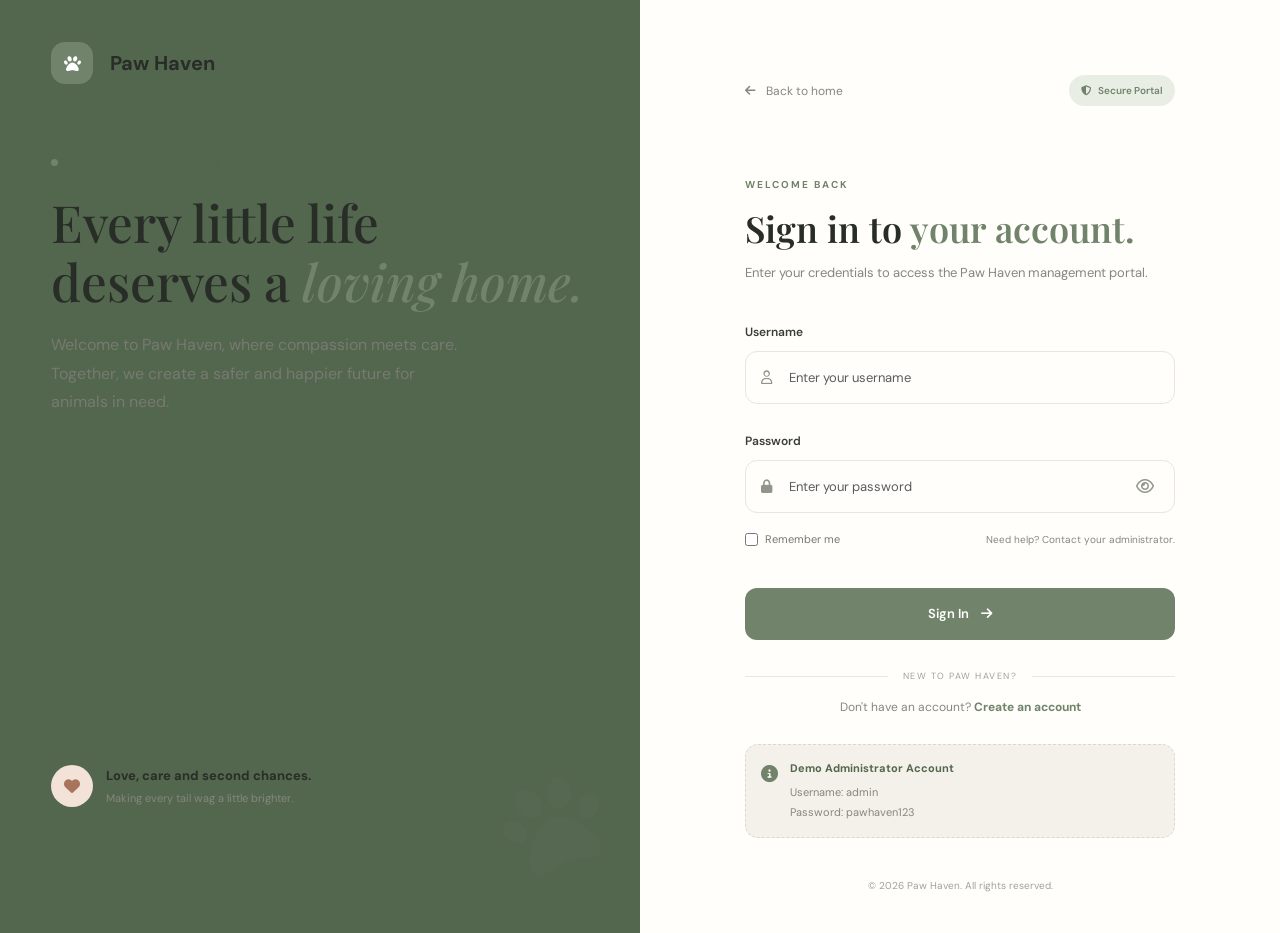
==== commit a790b283: "Update animals.html" ====
--- a/animals.html
+++ b/animals.html
@@ -23,20 +23,6 @@
     <link rel="stylesheet" href="./style.css">
 
     <style>
-
-        /* =========================================
-           ANIMAL PAGE ADDITIONAL DESIGN
-        ========================================= */
-
-        .ph-animal-intro {
-            margin-bottom: 28px;
-        }
-
-        .ph-animal-intro p {
-            max-width: 650px;
-            line-height: 1.8;
-        }
-
         .ph-animal-hero-image {
             position: relative;
             overflow: hidden;
@@ -50,55 +36,6 @@
             min-height: 280px;
             object-fit: cover;
         }
-
-        .ph-animal-image-label {
-            position: absolute;
-            bottom: 18px;
-            left: 18px;
-            right: 18px;
-            padding: 15px 18px;
-            background: rgba(255,255,255,0.92);
-            border-radius: 14px;
-            display: flex;
-            align-items: center;
-            gap: 12px;
-        }
-
-        .ph-animal-image-label i {
-            color: #71836b;
-            font-size: 23px;
-        }
-
-        .ph-animal-image-label strong {
-            display: block;
-            color: #384438;
-        }
-
-        .ph-animal-image-label small {
-            color: #858b82;
-        }
-
-
-        /* STATISTICS */
-
-        .ph-animal-stat {
-            transition: transform 0.25s ease, box-shadow 0.25s ease;
-        }
-
-        .ph-animal-stat:hover {
-            transform: translateY(-5px);
-            box-shadow: 0 12px 28px rgba(48, 60, 43, 0.09);
-        }
-
-        .ph-animal-stat h3 {
-            font-size: 32px;
-            font-weight: 700;
-            margin: 14px 0 5px;
-            color: #344334;
-        }
-
-
-        /* EXTRA INFORMATION PANEL */
 
         .ph-animal-info-grid {
             display: grid;
@@ -153,9 +90,6 @@
             color: #92978e;
             font-size: 12px;
         }
-
-
-        /* TOOLBAR */
 
         .ph-record-toolbar {
             display: flex;
@@ -202,14 +136,6 @@
             outline: none;
         }
 
-        .ph-record-toolbar .ph-primary-button {
-            border: none;
-            white-space: nowrap;
-        }
-
-
-        /* TABLE */
-
         .ph-table-wrapper {
             width: 100%;
             overflow-x: auto;
@@ -240,32 +166,8 @@
             vertical-align: middle;
         }
 
-        .ph-animal-table tbody tr {
-            transition: background 0.2s ease;
-        }
-
         .ph-animal-table tbody tr:hover {
             background: #fbfcf9;
-        }
-
-        .ph-animal-name {
-            display: flex;
-            align-items: center;
-            gap: 11px;
-            font-weight: 700;
-            color: #3e493c;
-        }
-
-        .ph-animal-avatar {
-            width: 37px;
-            height: 37px;
-            border-radius: 12px;
-            background: #edf1e9;
-            display: flex;
-            align-items: center;
-            justify-content: center;
-            color: #71836b;
-            font-size: 16px;
         }
 
         .ph-status {
@@ -301,7 +203,7 @@
             width: 34px;
             height: 34px;
             border-radius: 9px;
-            transition: 0.2s;
+            cursor: pointer;
         }
 
         .ph-delete-btn:hover {
@@ -319,8 +221,7 @@
             font-size: 12px;
         }
 
-
-        /* MODAL */
+        /* ADD ANIMAL MODAL */
 
         .ph-modal {
             display: none;
@@ -345,19 +246,6 @@
             border-radius: 20px;
             padding: 30px;
             box-shadow: 0 20px 60px rgba(0,0,0,0.15);
-            animation: phModalAppear 0.25s ease;
-        }
-
-        @keyframes phModalAppear {
-            from {
-                opacity: 0;
-                transform: translateY(15px);
-            }
-
-            to {
-                opacity: 1;
-                transform: translateY(0);
-            }
         }
 
         .ph-modal-header {
@@ -388,7 +276,7 @@
             border-radius: 50%;
             font-size: 24px;
             color: #64705f;
-            line-height: 1;
+            cursor: pointer;
         }
 
         .ph-form-grid {
@@ -422,12 +310,6 @@
             background: #fff;
         }
 
-        .ph-form-group input:focus,
-        .ph-form-group select:focus {
-            border-color: #8b9b81;
-            box-shadow: 0 0 0 3px rgba(113,131,107,0.1);
-        }
-
         .ph-modal-actions {
             display: flex;
             justify-content: flex-end;
@@ -445,36 +327,17 @@
             padding: 11px 20px;
             font-size: 13px;
             font-weight: 600;
-        }
-
-        .ph-modal-actions .ph-primary-button {
-            border: none;
-        }
-
-
-        /* BOTTOM BANNER */
-
-        .ph-animal-reminder {
-            margin-top: 30px;
-        }
-
-
-        /* RESPONSIVE */
+            cursor: pointer;
+        }
 
         @media (max-width: 900px) {
-
             .ph-animal-info-grid {
                 grid-template-columns: 1fr 1fr;
             }
-
         }
 
         @media (max-width: 600px) {
-
-            .ph-animal-info-grid {
-                grid-template-columns: 1fr;
-            }
-
+            .ph-animal-info-grid,
             .ph-form-grid {
                 grid-template-columns: 1fr;
             }
@@ -483,10 +346,6 @@
                 padding: 22px;
             }
 
-            .ph-record-toolbar {
-                padding: 15px;
-            }
-
             .ph-filter-select {
                 width: 100%;
             }
@@ -502,11 +361,8 @@
             .ph-modal-actions button {
                 width: 100%;
             }
-
-        }
-
+        }
     </style>
-
 </head>
 
 
@@ -514,14 +370,10 @@
 
 <div class="ph-layout">
 
-    <!-- =====================================
-         SIDEBAR
-    ====================================== -->
-
+    <!-- SIDEBAR -->
     <aside class="ph-sidebar" id="sidebar">
 
         <div class="ph-brand">
-
             <div class="ph-brand-icon">
                 <i class="fa-solid fa-paw"></i>
             </div>
@@ -530,24 +382,18 @@
                 <h2>Paw Haven</h2>
                 <span>ANIMAL SHELTER MANAGEMENT</span>
             </div>
-
         </div>
 
-
         <div class="ph-profile">
-
             <div class="ph-avatar" id="adminAvatar">A</div>
 
             <div>
                 <strong id="adminName">Paw Haven Admin</strong>
                 <small>Admin account</small>
             </div>
-
         </div>
 
-
         <p class="ph-nav-label">MAIN MENU</p>
-
 
         <nav class="ph-navigation">
 
@@ -573,7 +419,6 @@
 
         </nav>
 
-
         <div class="ph-sidebar-bottom">
 
             <div class="ph-sidebar-note">
@@ -591,15 +436,10 @@
     </aside>
 
 
-    <!-- =====================================
-         MAIN CONTENT
-    ====================================== -->
-
+    <!-- MAIN CONTENT -->
     <main class="ph-main">
 
-
         <!-- TOPBAR -->
-
         <header class="ph-topbar">
 
             <div class="ph-topbar-left">
@@ -615,7 +455,6 @@
 
             </div>
 
-
             <div class="ph-topbar-right">
 
                 <div class="ph-topbar-admin">
@@ -631,14 +470,9 @@
 
 
         <!-- PAGE CONTENT -->
-
         <div class="ph-content">
 
-
-            <!-- =====================================
-                 HERO SECTION
-            ====================================== -->
-
+            <!-- HERO SECTION -->
             <section class="ph-page-hero">
 
                 <div class="ph-page-hero-copy">
@@ -660,10 +494,9 @@
                         little friend in our shelter.
                     </p>
 
-                    <button
-                        class="ph-primary-button"
-                        type="button"
-                        onclick="openAnimalModal()">
+                    <button class="ph-primary-button"
+                            type="button"
+                            onclick="openAnimalModal()">
 
                         <i class="fa-solid fa-plus"></i>
                         Add New Animal
@@ -671,7 +504,6 @@
                     </button>
 
                 </div>
-
 
                 <div class="ph-page-hero-image ph-animal-hero-image">
 
@@ -679,27 +511,12 @@
                         src="https://images.unsplash.com/photo-1543852786-1cf6624b9987?w=1000"
                         alt="Cute cat at an animal shelter">
 
-                    <div class="ph-animal-image-label">
-
-                        <i class="fa-solid fa-heart"></i>
-
-                        <div>
-                            <strong>Every paw matters</strong>
-                            <small>Care, kindness and a forever home.</small>
-                        </div>
-
-                    </div>
-
                 </div>
 
             </section>
 
 
-
-            <!-- =====================================
-                 STATISTICS
-            ====================================== -->
-
+            <!-- ANIMAL STATISTICS -->
             <section class="ph-section">
 
                 <div class="ph-section-heading">
@@ -720,116 +537,66 @@
 
                 <div class="ph-stats-grid">
 
-
-                    <!-- TOTAL ANIMALS -->
-
-                    <div class="ph-stat-card ph-animal-stat">
-
+                    <div class="ph-stat-card">
                         <div class="ph-stat-top">
-
                             <span class="ph-stat-icon sage-icon">
                                 <i class="fa-solid fa-paw"></i>
                             </span>
-
-                            <span class="ph-stat-caption">
-                                TOTAL ANIMALS
-                            </span>
-
+                            <span class="ph-stat-caption">TOTAL ANIMALS</span>
                         </div>
 
                         <strong id="totalAnimals">0</strong>
-
                         <p>Registered in the shelter</p>
-
-                    </div>
-
-
-
-                    <!-- AVAILABLE -->
-
-                    <div class="ph-stat-card ph-animal-stat">
-
+                    </div>
+
+
+                    <div class="ph-stat-card">
                         <div class="ph-stat-top">
-
                             <span class="ph-stat-icon peach-icon">
                                 <i class="fa-solid fa-house"></i>
                             </span>
-
-                            <span class="ph-stat-caption">
-                                AVAILABLE
-                            </span>
-
+                            <span class="ph-stat-caption">AVAILABLE</span>
                         </div>
 
                         <strong id="availableAnimals">0</strong>
-
                         <p>Looking for a forever home</p>
-
-                    </div>
-
-
-
-                    <!-- ADOPTED -->
-
-                    <div class="ph-stat-card ph-animal-stat">
-
+                    </div>
+
+
+                    <div class="ph-stat-card">
                         <div class="ph-stat-top">
-
                             <span class="ph-stat-icon lilac-icon">
                                 <i class="fa-solid fa-heart"></i>
                             </span>
-
-                            <span class="ph-stat-caption">
-                                ADOPTED
-                            </span>
-
+                            <span class="ph-stat-caption">ADOPTED</span>
                         </div>
 
                         <strong id="adoptedAnimals">0</strong>
-
                         <p>Successfully adopted</p>
-
-                    </div>
-
-
-
-                    <!-- PENDING APPLICATIONS -->
-
-                    <div class="ph-stat-card ph-animal-stat">
-
+                    </div>
+
+
+                    <div class="ph-stat-card">
                         <div class="ph-stat-top">
-
                             <span class="ph-stat-icon yellow-icon">
                                 <i class="fa-solid fa-file-circle-check"></i>
                             </span>
-
-                            <span class="ph-stat-caption">
-                                PENDING
-                            </span>
-
+                            <span class="ph-stat-caption">PENDING</span>
                         </div>
 
                         <strong id="pendingApplications">0</strong>
-
                         <p>Applications awaiting review</p>
-
-                    </div>
-
+                    </div>
 
                 </div>
 
             </section>
 
 
-
-            <!-- =====================================
-                 ADDITIONAL INFORMATION CARDS
-            ====================================== -->
-
+            <!-- INFORMATION CARDS -->
             <section class="ph-animal-info-grid">
 
                 <div class="ph-animal-info-card">
-
                     <div class="ph-animal-info-icon sage">
                         <i class="fa-solid fa-database"></i>
                     </div>
@@ -838,26 +605,22 @@
                         <strong>Organised Records</strong>
                         <small>Keep animal information updated.</small>
                     </div>
-
                 </div>
 
 
                 <div class="ph-animal-info-card">
-
                     <div class="ph-animal-info-icon peach">
-                        <i class="fa-solid fa-house-heart"></i>
+                        <i class="fa-solid fa-house"></i>
                     </div>
 
                     <div>
                         <strong>Responsible Adoption</strong>
                         <small>Help animals find suitable homes.</small>
                     </div>
-
                 </div>
 
 
                 <div class="ph-animal-info-card">
-
                     <div class="ph-animal-info-icon lilac">
                         <i class="fa-solid fa-shield-heart"></i>
                     </div>
@@ -866,67 +629,49 @@
                         <strong>Animal Well-being</strong>
                         <small>Monitor every animal's status.</small>
                     </div>
-
                 </div>
 
             </section>
 
 
-
-            <!-- =====================================
-                 ANIMAL RECORDS
-            ====================================== -->
-
+            <!-- ANIMAL RECORDS -->
             <section class="ph-section">
 
                 <div class="ph-section-heading">
-
                     <div>
                         <span class="ph-eyebrow">DATABASE MANAGEMENT</span>
                         <h2>Animal Records</h2>
-                        <p>
-                            Search, filter, add or remove registered animals.
-                        </p>
-                    </div>
-
+                        <p>Search, filter, add or remove registered animals.</p>
+                    </div>
                 </div>
 
 
                 <div class="ph-panel">
 
-
                     <!-- SEARCH AND FILTER -->
-
                     <div class="ph-record-toolbar">
 
                         <div class="ph-search-box">
-
                             <i class="fa-solid fa-magnifying-glass"></i>
 
                             <input
                                 type="text"
                                 id="animalSearch"
                                 placeholder="Search by name, species or breed...">
-
                         </div>
 
 
-                        <select
-                            id="animalFilter"
-                            class="ph-filter-select">
-
+                        <select id="animalFilter" class="ph-filter-select">
                             <option value="All">All Status</option>
                             <option value="Available">Available</option>
                             <option value="Adopted">Adopted</option>
                             <option value="Under Care">Under Care</option>
-
                         </select>
 
 
-                        <button
-                            class="ph-primary-button ph-add-button"
-                            type="button"
-                            onclick="openAnimalModal()">
+                        <button class="ph-primary-button"
+                                type="button"
+                                onclick="openAnimalModal()">
 
                             <i class="fa-solid fa-plus"></i>
                             Add Animal
@@ -936,15 +681,12 @@
                     </div>
 
 
-
-                    <!-- TABLE -->
-
+                    <!-- ANIMAL TABLE -->
                     <div class="ph-table-wrapper">
 
                         <table class="ph-animal-table">
 
                             <thead>
-
                                 <tr>
                                     <th>ANIMAL NAME</th>
                                     <th>SPECIES</th>
@@ -954,23 +696,20 @@
                                     <th>STATUS</th>
                                     <th>ACTION</th>
                                 </tr>
-
                             </thead>
 
-<tbody id="animalTableBody">
-    <tr>
-        <td colspan="7" class="text-center">
-            Loading animal records...
-        </td>
-    </tr>
-</tbody>
+                            <tbody id="animalsTable">
+                                <tr>
+                                    <td colspan="7" class="text-center">
+                                        Loading animal records...
+                                    </td>
+                                </tr>
+                            </tbody>
+
                         </table>
 
                     </div>
 
-
-
-                    <!-- TABLE FOOTER -->
 
                     <div class="ph-table-footer">
 
@@ -991,240 +730,151 @@
             </section>
 
 
-
-            <!-- =====================================
-                 RESPONSIBLE CARE REMINDER
-            ====================================== -->
-
+            <!-- BOTTOM MESSAGE -->
             <section class="ph-bottom-banner ph-animal-reminder">
 
                 <div>
-
-                    <span class="ph-eyebrow">
-                        A LITTLE REMINDER
-                    </span>
+                    <span class="ph-eyebrow">A HOME FOR EVERY PAW</span>
 
                     <h2>
-                        Small paws, big dreams.
+                        Every animal deserves care, kindness and love.
                     </h2>
 
                     <p>
-                        Behind every animal record is a life that deserves
-                        kindness, care, protection and a loving home.
+                        Keep our shelter records updated and help every
+                        little friend find a safe and loving home.
                     </p>
-
                 </div>
 
                 <span class="ph-banner-heart">♡</span>
 
             </section>
 
-
-
-            <!-- FOOTER -->
-
-            <footer class="ph-footer">
-
-                <span>
-                    © <span id="currentYear"></span>
-                    Paw Haven Animal Shelter.
-                    All rights reserved.
-                </span>
-
-                <span>
-                    Made with ♡ for every animal.
-                </span>
-
-            </footer>
-
-
         </div>
 
+
+        <!-- FOOTER -->
+        <footer class="ph-footer">
+
+            <span>
+                © <span id="currentYear"></span>
+                Paw Haven. All rights reserved.
+            </span>
+
+            <span>Made with ♡ for every animal.</span>
+
+        </footer>
+
     </main>
 
 </div>
 
 
-
-<!-- =====================================
-     ADD ANIMAL MODAL
-====================================== -->
-
-<div class="ph-modal" id="addAnimalModal">
+<!-- ADD ANIMAL MODAL -->
+<div class="ph-modal" id="animalModal">
 
     <div class="ph-modal-card">
 
-
-        <!-- MODAL HEADER -->
-
         <div class="ph-modal-header">
 
             <div>
-
-                <span class="ph-eyebrow">
-                    ANIMAL DATABASE
-                </span>
-
+                <span class="ph-eyebrow">PAW HAVEN RECORDS</span>
                 <h2>Add New Animal</h2>
-
-                <p>
-                    Enter the information of the new shelter animal.
-                </p>
-
+                <p>Enter the animal's information below.</p>
             </div>
 
-
-            <button
-                type="button"
-                class="ph-modal-close"
-                onclick="closeAnimalModal()"
-                aria-label="Close modal">
-
+            <button type="button"
+                    class="ph-modal-close"
+                    onclick="closeAnimalModal()">
                 ×
-
             </button>
 
         </div>
 
 
-
-        <!-- ANIMAL FORM -->
-
-        <form id="addAnimalForm">
+        <form id="animalForm">
 
             <div class="ph-form-grid">
 
-
                 <div class="ph-form-group">
-
-                    <label for="animalName">
-                        Animal Name
-                    </label>
-
-                    <input
-                        type="text"
-                        id="animalName"
-                        placeholder="e.g. Milo"
-                        required>
-
-                </div>
-
+                    <label for="animalName">Animal Name</label>
+                    <input type="text"
+                           id="animalName"
+                           name="animalName"
+                           placeholder="Enter animal name"
+                           required>
+                </div>
 
 
                 <div class="ph-form-group">
-
-                    <label for="animalSpecies">
-                        Species
-                    </label>
-
-                    <select id="animalSpecies" required>
-
+                    <label for="animalType">Species</label>
+
+                    <select id="animalType" name="animalType" required>
                         <option value="">Select species</option>
                         <option value="Cat">Cat</option>
                         <option value="Dog">Dog</option>
                         <option value="Rabbit">Rabbit</option>
                         <option value="Bird">Bird</option>
                         <option value="Other">Other</option>
-
                     </select>
-
-                </div>
-
+                </div>
 
 
                 <div class="ph-form-group">
-
-                    <label for="animalBreed">
-                        Breed
-                    </label>
-
-                    <input
-                        type="text"
-                        id="animalBreed"
-                        placeholder="e.g. Persian"
-                        required>
-
-                </div>
-
+                    <label for="animalBreed">Breed</label>
+                    <input type="text"
+                           id="animalBreed"
+                           name="animalBreed"
+                           placeholder="Enter breed"
+                           required>
+                </div>
 
 
                 <div class="ph-form-group">
-
-                    <label for="animalAge">
-                        Age
-                    </label>
-
-                    <input
-                        type="text"
-                        id="animalAge"
-                        placeholder="e.g. 2 years"
-                        required>
-
-                </div>
-
+                    <label for="animalAge">Age</label>
+                    <input type="text"
+                           id="animalAge"
+                           name="animalAge"
+                           placeholder="Example: 2 years"
+                           required>
+                </div>
 
 
                 <div class="ph-form-group">
-
-                    <label for="animalGender">
-                        Gender
-                    </label>
-
-                    <select id="animalGender" required>
-
+                    <label for="animalGender">Gender</label>
+
+                    <select id="animalGender" name="animalGender" required>
                         <option value="">Select gender</option>
                         <option value="Male">Male</option>
                         <option value="Female">Female</option>
-
                     </select>
-
-                </div>
-
+                </div>
 
 
                 <div class="ph-form-group">
-
-                    <label for="animalStatus">
-                        Adoption Status
-                    </label>
-
-                    <select id="animalStatus" required>
-
-                        <option value="">Select status</option>
+                    <label for="animalStatus">Status</label>
+
+                    <select id="animalStatus" name="animalStatus" required>
                         <option value="Available">Available</option>
                         <option value="Adopted">Adopted</option>
                         <option value="Under Care">Under Care</option>
-
                     </select>
-
-                </div>
-
+                </div>
 
             </div>
 
 
-
-            <!-- MODAL BUTTONS -->
-
             <div class="ph-modal-actions">
 
-                <button
-                    type="button"
-                    class="ph-secondary-button"
-                    onclick="closeAnimalModal()">
-
+                <button type="button"
+                        class="ph-secondary-button"
+                        onclick="closeAnimalModal()">
                     Cancel
-
                 </button>
 
-
-                <button
-                    type="submit"
-                    class="ph-primary-button">
-
-                    <i class="fa-solid fa-floppy-disk"></i>
+                <button type="submit" class="ph-primary-button">
+                    <i class="fa-solid fa-plus"></i>
                     Save Animal
-
                 </button>
 
             </div>
@@ -1236,110 +886,8 @@
 </div>
 
 
-
-<!-- =====================================
-     JAVASCRIPT
-====================================== -->
-
-<script src="js/script.js"></script>
-
-
-<script>
-
-    /* OPEN ADD ANIMAL MODAL */
-
-    function openAnimalModal() {
-
-        const modal = document.getElementById("addAnimalModal");
-
-        if (modal) {
-
-            modal.classList.add("show");
-
-            document.body.style.overflow = "hidden";
-
-            document.getElementById("animalName").focus();
-
-        }
-
-    }
-
-
-    /* CLOSE ADD ANIMAL MODAL */
-
-    function closeAnimalModal() {
-
-        const modal = document.getElementById("addAnimalModal");
-
-        if (modal) {
-
-            modal.classList.remove("show");
-
-            document.body.style.overflow = "";
-
-        }
-
-    }
-
-
-    /* CLOSE MODAL WHEN CLICKING OUTSIDE */
-
-    document.getElementById("addAnimalModal").addEventListener(
-        "click",
-        function(event) {
-
-            if (event.target === this) {
-
-                closeAnimalModal();
-
-            }
-
-        }
-    );
-
-
-    /* CLOSE MODAL USING ESCAPE KEY */
-
-    document.addEventListener("keydown", function(event) {
-
-        if (event.key === "Escape") {
-
-            closeAnimalModal();
-
-        }
-
-    });
-
-
-    /* CLOSE MODAL AFTER SUCCESSFUL ANIMAL SUBMISSION */
-
-    document.getElementById("addAnimalForm").addEventListener(
-        "submit",
-        function() {
-
-            setTimeout(function() {
-
-                const nameField = document.getElementById("animalName");
-
-                // If the form was reset, the animal was successfully added.
-                if (nameField && nameField.value === "") {
-
-                    closeAnimalModal();
-
-                }
-
-            }, 100);
-
-        }
-    );
-
-
-    /* CURRENT YEAR */
-
-    document.getElementById("currentYear").textContent =
-        new Date().getFullYear();
-
-</script>
+<!-- LOCAL STORAGE JAVASCRIPT -->
+<script src="./script.js"></script>
 
 </body>
 </html>
